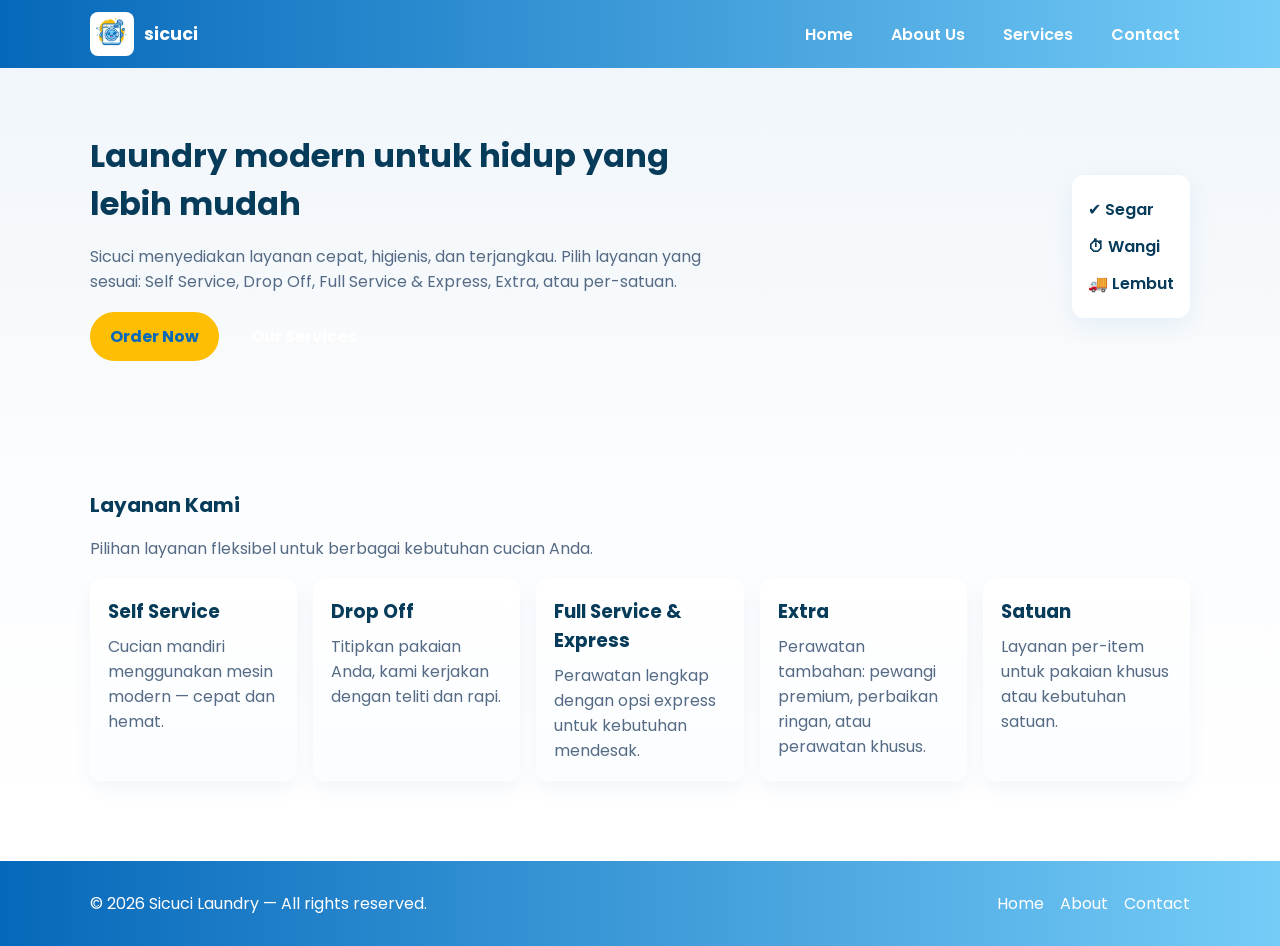
==== index.html @ bdcb52eb "Update index.html" ====
<!doctype html>
<html lang="id">
<head>
  <meta charset="utf-8" />
  <meta name="viewport" content="width=device-width,initial-scale=1" />
  <title>Home - sicuci Laundry</title>
  <link rel="stylesheet" href="styles.css">
  <link href="https://fonts.googleapis.com/css2?family=Poppins:wght@300;400;600;700&display=swap" rel="stylesheet">
</head>
<body>
  <header class="site-header">
    <div class="wrap header-inner">
      <a class="brand" href="index.html">
        <img src="sicuciPrimary.png" alt="Sicuci Logo" class="logo-img">
        <span class="brand-text">sicuci</span>
      </a>

      <button id="navToggle" class="nav-toggle" aria-label="Toggle navigation">☰</button>

      <nav id="mainNav" class="main-nav" aria-label="Main navigation">
        <a href="index.html#home" class="nav-link">Home</a>
        <a href="about.html" class="nav-link">About Us</a>
        <a href="index.html#services" class="nav-link">Services</a>
        <a href="contact.html" class="nav-link">Contact</a>
      </nav>
    </div>
  </header>

  <main>
    <section id="home" class="hero section">
      <div class="wrap hero-grid">
        <div class="hero-left">
          <h1 class="fade-up">Laundry modern untuk hidup yang lebih mudah</h1>
          <p class="lead fade-up delay-1">Sicuci menyediakan layanan cepat, higienis, dan terjangkau. Pilih layanan yang sesuai: Self Service, Drop Off, Full Service & Express, Extra, atau per-satuan.</p>
          <div class="cta-row fade-up delay-2">
            <a class="btn primary" href="contact.html">Order Now</a>
            <a class="btn ghost" href="#services">Our Services</a>
          </div>
        </div>

        <div class="hero-right fade-up delay-3" aria-hidden="true">
          <div class="hero-card">
            <ul class="quick-features">
              <li>✔ Segar</li>
              <li>⏱ Wangi</li>
              <li>🚚 Lembut</li>
            </ul>
          </div>
        </div>
      </div>
    </section>

    <section id="services" class="section bg-light">
      <div class="wrap">
        <h2 class="section-title fade-up">Layanan Kami</h2>
        <p class="section-sub fade-up delay-1">Pilihan layanan fleksibel untuk berbagai kebutuhan cucian Anda.</p>

        <div class="cards fade-up delay-2">
          <article class="card service-card">
            <h3>Self Service</h3>
            <p>Cucian mandiri menggunakan mesin modern — cepat dan hemat.</p>
          </article>

          <article class="card service-card">
            <h3>Drop Off</h3>
            <p>Titipkan pakaian Anda, kami kerjakan dengan teliti dan rapi.</p>
          </article>

          <article class="card service-card">
            <h3>Full Service & Express</h3>
            <p>Perawatan lengkap dengan opsi express untuk kebutuhan mendesak.</p>
          </article>

          <article class="card service-card">
            <h3>Extra</h3>
            <p>Perawatan tambahan: pewangi premium, perbaikan ringan, atau perawatan khusus.</p>
          </article>

          <article class="card service-card">
            <h3>Satuan</h3>
            <p>Layanan per-item untuk pakaian khusus atau kebutuhan satuan.</p>
          </article>
        </div>
      </div>
    </section>
  </main>

  <footer class="site-footer">
    <div class="wrap footer-inner">
      <p>© <span id="year"></span> Sicuci Laundry — All rights reserved.</p>
      <nav class="footer-nav">
        <a href="index.html#home">Home</a>
        <a href="about.html">About</a>
        <a href="contact.html">Contact</a>
      </nav>
    </div>
  </footer>

  <script src="script.js" defer></script>
</body>
</html>
---- styles.css ----
:root{
  --primary: #0668ba;
  --secondary: #75ccf7;
  --accent: #fdbe04;
  --bg: #ffffff;
  --text: #073b5a;
  --muted: #556b85;
}

/* Base */
*{box-sizing:border-box}
html,body{height:100%}
body{font-family:'Poppins',system-ui,-apple-system,Segoe UI,Roboto,'Helvetica Neue',Arial; margin:0; color:var(--text); background:var(--bg); -webkit-font-smoothing:antialiased}
.wrap{width:92%;max-width:1100px;margin:0 auto}

/* Header */
.site-header{background:linear-gradient(90deg,var(--primary),var(--secondary)); color:var(--bg); position:sticky; top:0; z-index:100}
.header-inner{display:flex;align-items:center;justify-content:space-between;padding:12px 0}
.brand{display:flex;align-items:center;text-decoration:none}
.logo-img{height:44px;width:44px;object-fit:contain;border-radius:8px;background:#fff;padding:6px;margin-right:10px}
.brand-text{font-weight:700;font-size:1.1rem;color:var(--bg)}
.nav-toggle{display:none;background:transparent;border:none;color:var(--bg);font-size:1.2rem;cursor:pointer}
.main-nav{display:flex;gap:18px}
.main-nav a{color:var(--bg);text-decoration:none;font-weight:600;padding:8px 10px;border-radius:8px;transition:background .18s, color .18s}
.main-nav a:hover, .main-nav a.active{background:rgba(255,255,255,0.08); color:var(--accent)}

/* Hero */
.section{padding:48px 0}
.hero{padding:64px 0;background:linear-gradient(180deg,rgba(6,104,186,0.06),rgba(7,60,96,0.02))}
.hero-grid{display:flex;gap:24px;align-items:center;justify-content:space-between}
.hero-left{max-width:640px}
.hero h1{font-size:2rem;margin:0 0 10px;color:var(--text)}
.lead{color:var(--muted);margin-bottom:18px}
.cta-row{display:flex;gap:12px}
.btn{display:inline-block;padding:10px 18px;border-radius:999px;font-weight:700;text-decoration:none;cursor:pointer;border:2px solid transparent}
.btn.primary{background:var(--accent);color:var(--primary);border-color:var(--accent)}
.btn.ghost{background:transparent;color:var(--bg);border:2px solid rgba(255,255,255,0.12)}
.btn:hover{transform:translateY(-3px);transition:transform .18s}

/* Cards / Services */
.bg-light{background:linear-gradient(180deg,rgba(7,104,186,0.02),transparent)}
.section-title{font-size:1.25rem;margin-bottom:8px}
.section-sub{color:var(--muted);margin-bottom:8px}
.cards{display:grid;grid-template-columns:repeat(auto-fit,minmax(200px,1fr));gap:16px;margin-top:18px}
.card{background:linear-gradient(180deg, #fff, #fbfdff);border-radius:12px;padding:18px;box-shadow:0 8px 20px rgba(6,104,186,0.06)}
.service-card h3{margin:0 0 8px}
.service-card p{margin:0;color:var(--muted)}

/* Hero small card */
.hero-card{background:var(--bg); padding:16px;border-radius:12px;box-shadow:0 8px 24px rgba(6,104,186,0.08)}
.quick-features{list-style:none;padding:0;margin:0;font-weight:600}
.quick-features li{padding:6px 0}

/* Contact layout */
.contact-grid{display:grid;grid-template-columns:1fr 1fr;gap:18px;align-items:start}
.contact-card{background:linear-gradient(180deg,var(--secondary),#ffffff);padding:18px;border-radius:12px}
.contact-form label{display:block;font-size:.85rem;margin-top:10px;margin-bottom:6px}
.contact-form input,.contact-form textarea{width:100%;padding:10px;border-radius:8px;border:1px solid #e6eef9}
.contact-quick{list-style:none;padding:0;margin-top:12px}
.map-card iframe{width:100%;height:320px;border:0;border-radius:10px}

/* Footer */
.site-footer{background:linear-gradient(90deg,var(--primary),var(--secondary));color:var(--bg);padding:14px 0;margin-top:32px}
.footer-inner{display:flex;align-items:center;justify-content:space-between}
.footer-nav a{color:var(--bg);text-decoration:none;margin-left:12px}

/* Utilities */
.mt-24{margin-top:24px}
.fade-up{opacity:0;transform:translateY(12px);transition:opacity .6s ease,transform .6s ease}
.fade-up.visible{opacity:1;transform:translateY(0)}
.delay-1{transition-delay:.08s}
.delay-2{transition-delay:.16s}
.delay-3{transition-delay:.24s}

/* Responsive */
@media (max-width:860px){
  .hero-grid{flex-direction:column}
  .contact-grid{grid-template-columns:1fr}
  .footer-inner{flex-direction:column;gap:12px;text-align:center}
}

@media (max-width:720px){
  .main-nav{display:none;position:absolute;right:12px;top:64px;background:linear-gradient(180deg,var(--primary),var(--secondary));padding:10px;border-radius:8px}
  .nav-toggle{display:block}
  .main-nav.open{display:flex;flex-direction:column;gap:8px}
  .logo-img{height:40px;width:40px}
  .hero h1{font-size:1.5rem}
}
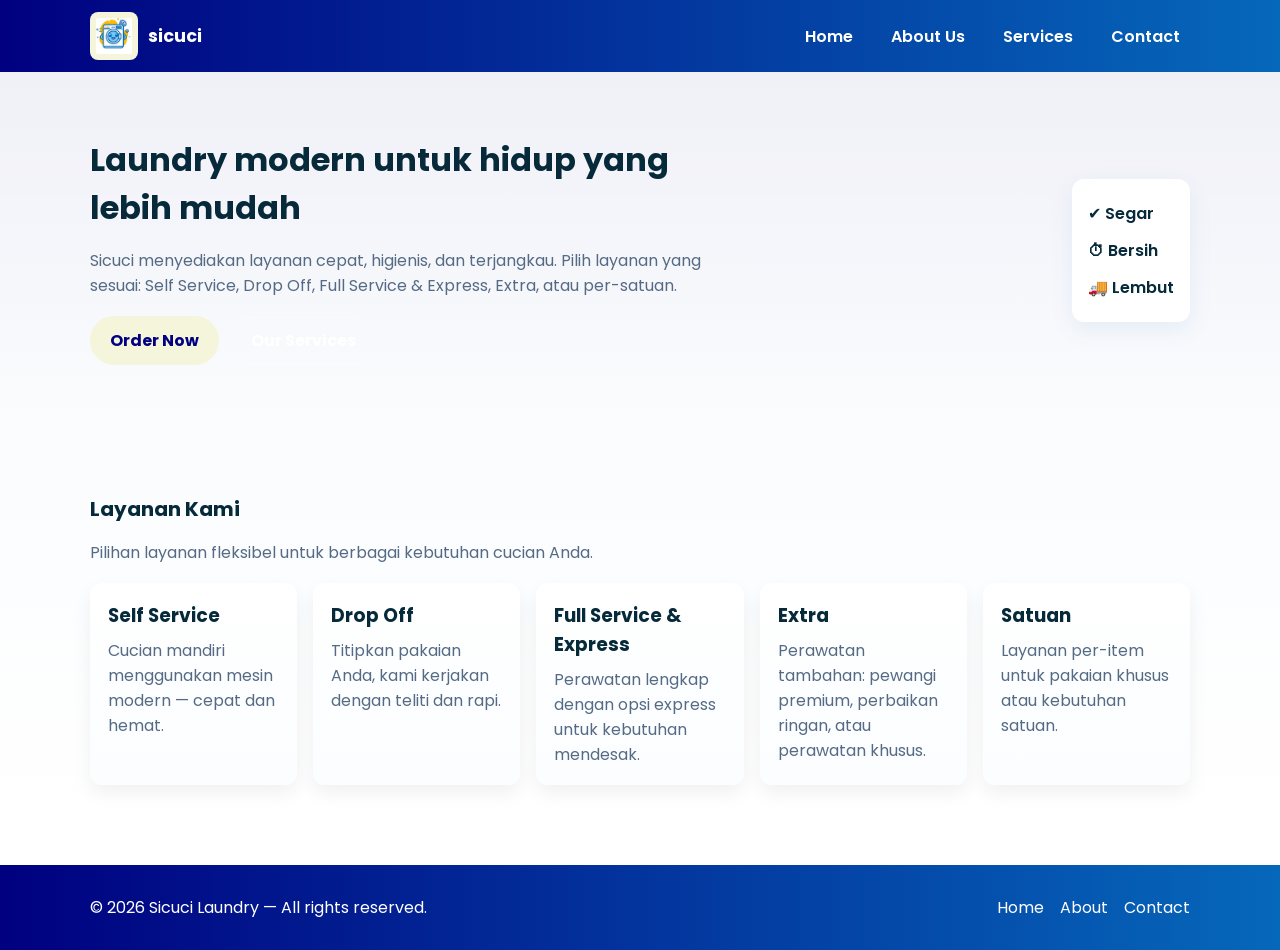
==== commit 9dce5cf4: "Update index.html" ====
--- a/index.html
+++ b/index.html
@@ -42,7 +42,7 @@
           <div class="hero-card">
             <ul class="quick-features">
               <li>✔ Segar</li>
-              <li>⏱ Wangi</li>
+              <li>⏱ Bersih</li>
               <li>🚚 Lembut</li>
             </ul>
           </div>
--- a/styles.css
+++ b/styles.css
@@ -1,9 +1,9 @@
 :root{
-  --primary: #0668ba;
-  --secondary: #75ccf7;
-  --accent: #fdbe04;
+  --primary: #000080;    /* main */
+  --secondary: #0668ba;  /* secondary */
+  --accent: #F5F5DC;     /* accent/beige */
   --bg: #ffffff;
-  --text: #073b5a;
+  --text: #062a3a;
   --muted: #556b85;
 }
 
@@ -17,7 +17,7 @@
 .site-header{background:linear-gradient(90deg,var(--primary),var(--secondary)); color:var(--bg); position:sticky; top:0; z-index:100}
 .header-inner{display:flex;align-items:center;justify-content:space-between;padding:12px 0}
 .brand{display:flex;align-items:center;text-decoration:none}
-.logo-img{height:44px;width:44px;object-fit:contain;border-radius:8px;background:#fff;padding:6px;margin-right:10px}
+.logo-img{height:48px;width:48px;object-fit:contain;border-radius:8px;background:var(--accent);padding:6px;margin-right:10px}
 .brand-text{font-weight:700;font-size:1.1rem;color:var(--bg)}
 .nav-toggle{display:none;background:transparent;border:none;color:var(--bg);font-size:1.2rem;cursor:pointer}
 .main-nav{display:flex;gap:18px}
@@ -26,7 +26,7 @@
 
 /* Hero */
 .section{padding:48px 0}
-.hero{padding:64px 0;background:linear-gradient(180deg,rgba(6,104,186,0.06),rgba(7,60,96,0.02))}
+.hero{padding:64px 0;background:linear-gradient(180deg,rgba(0,0,128,0.06),rgba(6,104,186,0.02))}
 .hero-grid{display:flex;gap:24px;align-items:center;justify-content:space-between}
 .hero-left{max-width:640px}
 .hero h1{font-size:2rem;margin:0 0 10px;color:var(--text)}
@@ -38,11 +38,11 @@
 .btn:hover{transform:translateY(-3px);transition:transform .18s}
 
 /* Cards / Services */
-.bg-light{background:linear-gradient(180deg,rgba(7,104,186,0.02),transparent)}
+.bg-light{background:linear-gradient(180deg,rgba(6,104,186,0.02),transparent)}
 .section-title{font-size:1.25rem;margin-bottom:8px}
 .section-sub{color:var(--muted);margin-bottom:8px}
 .cards{display:grid;grid-template-columns:repeat(auto-fit,minmax(200px,1fr));gap:16px;margin-top:18px}
-.card{background:linear-gradient(180deg, #fff, #fbfdff);border-radius:12px;padding:18px;box-shadow:0 8px 20px rgba(6,104,186,0.06)}
+.card{background:linear-gradient(180deg, #fff, #fbfdff);border-radius:12px;padding:18px;box-shadow:0 8px 20px rgba(0,0,0,0.06)}
 .service-card h3{margin:0 0 8px}
 .service-card p{margin:0;color:var(--muted)}
 
@@ -86,3 +86,6 @@
   .logo-img{height:40px;width:40px}
   .hero h1{font-size:1.5rem}
 }
+
+/* Accessibility focus */
+a:focus,button:focus,input:focus,textarea:focus{outline:3px solid rgba(6,104,186,0.12);outline-offset:3px}
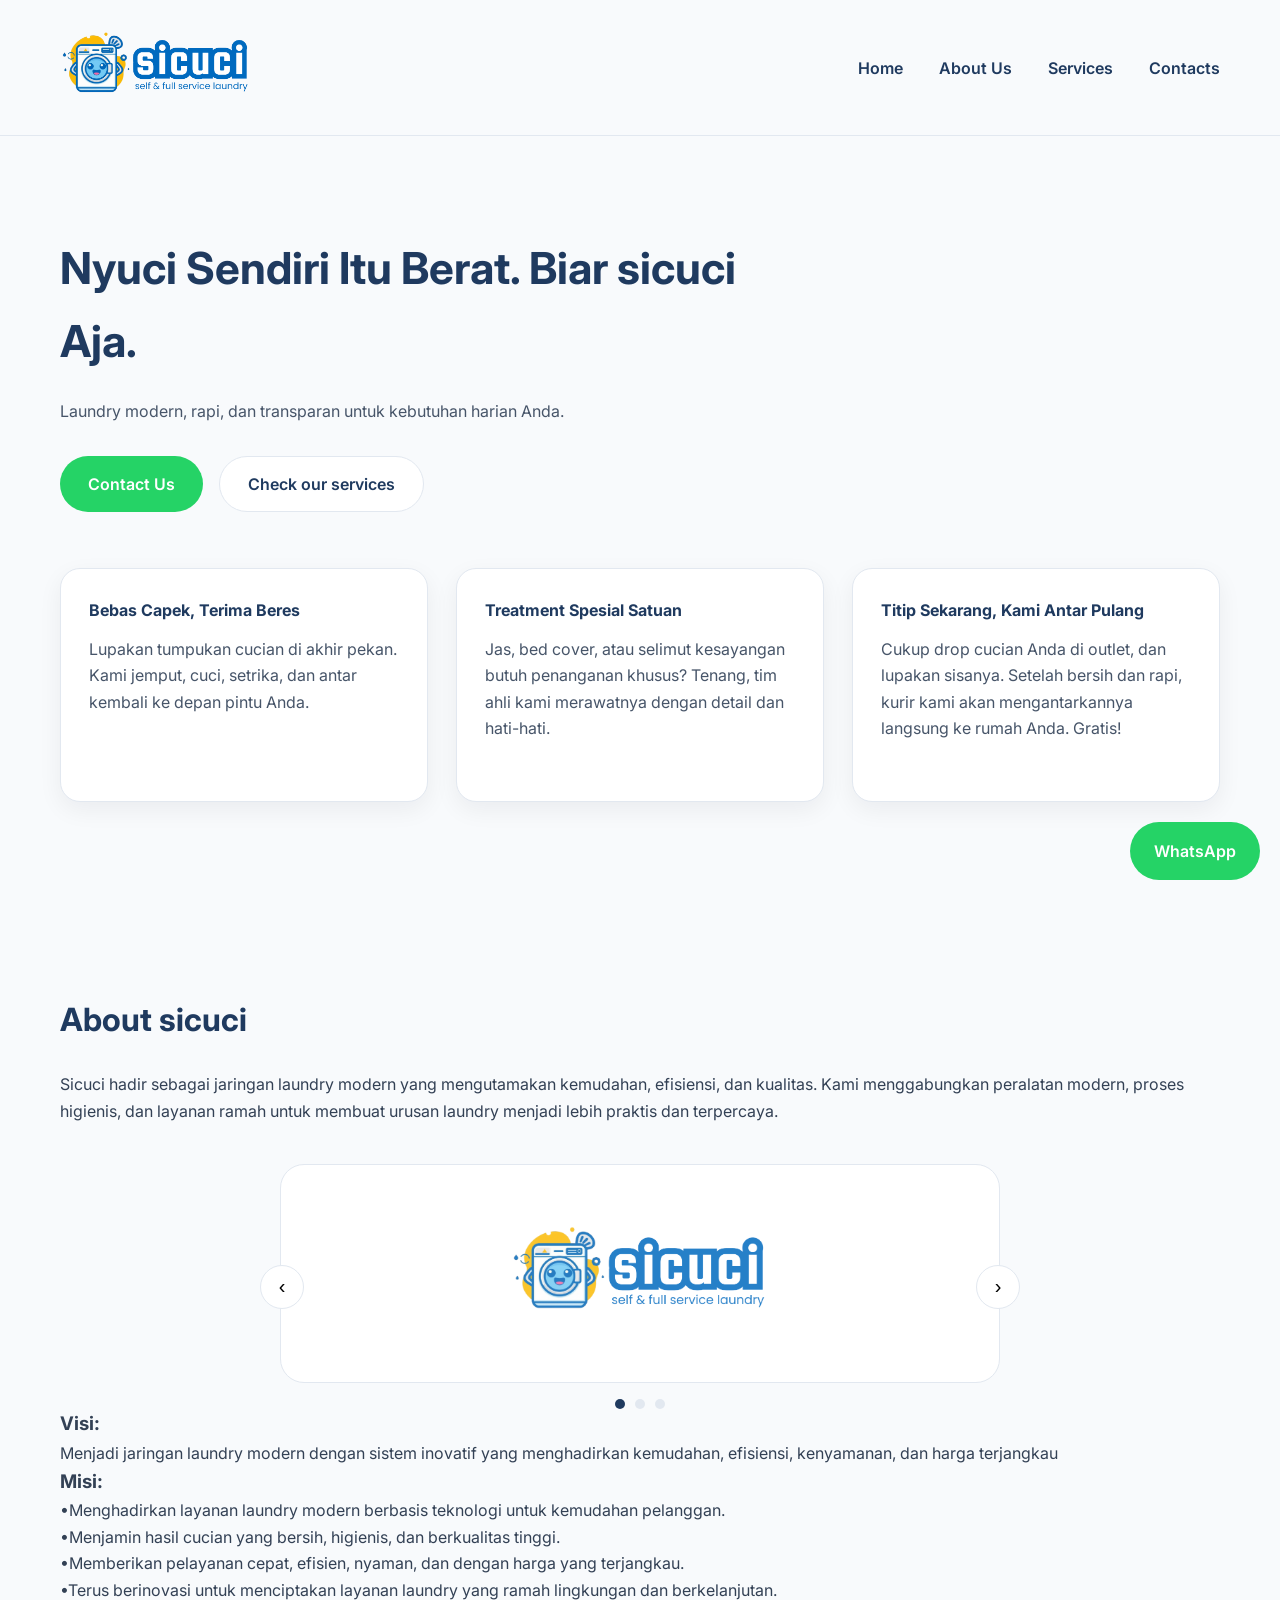
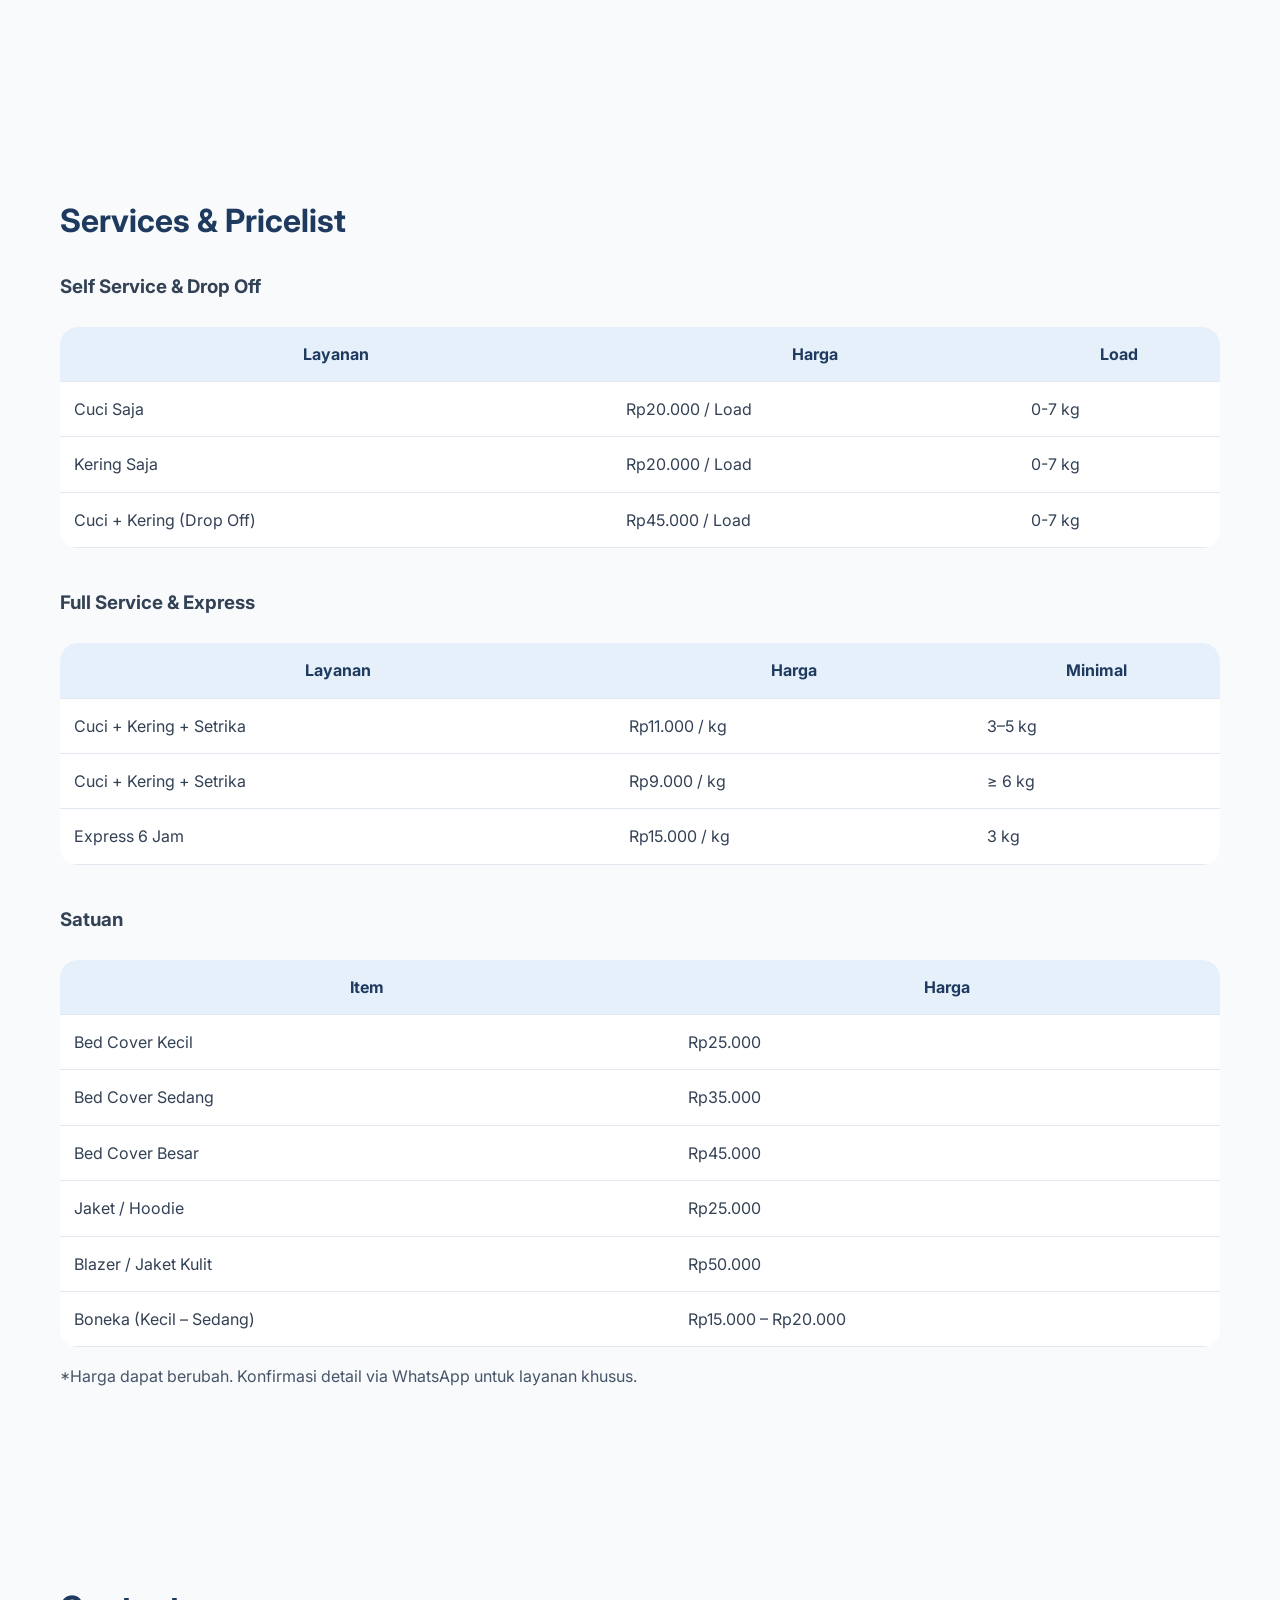
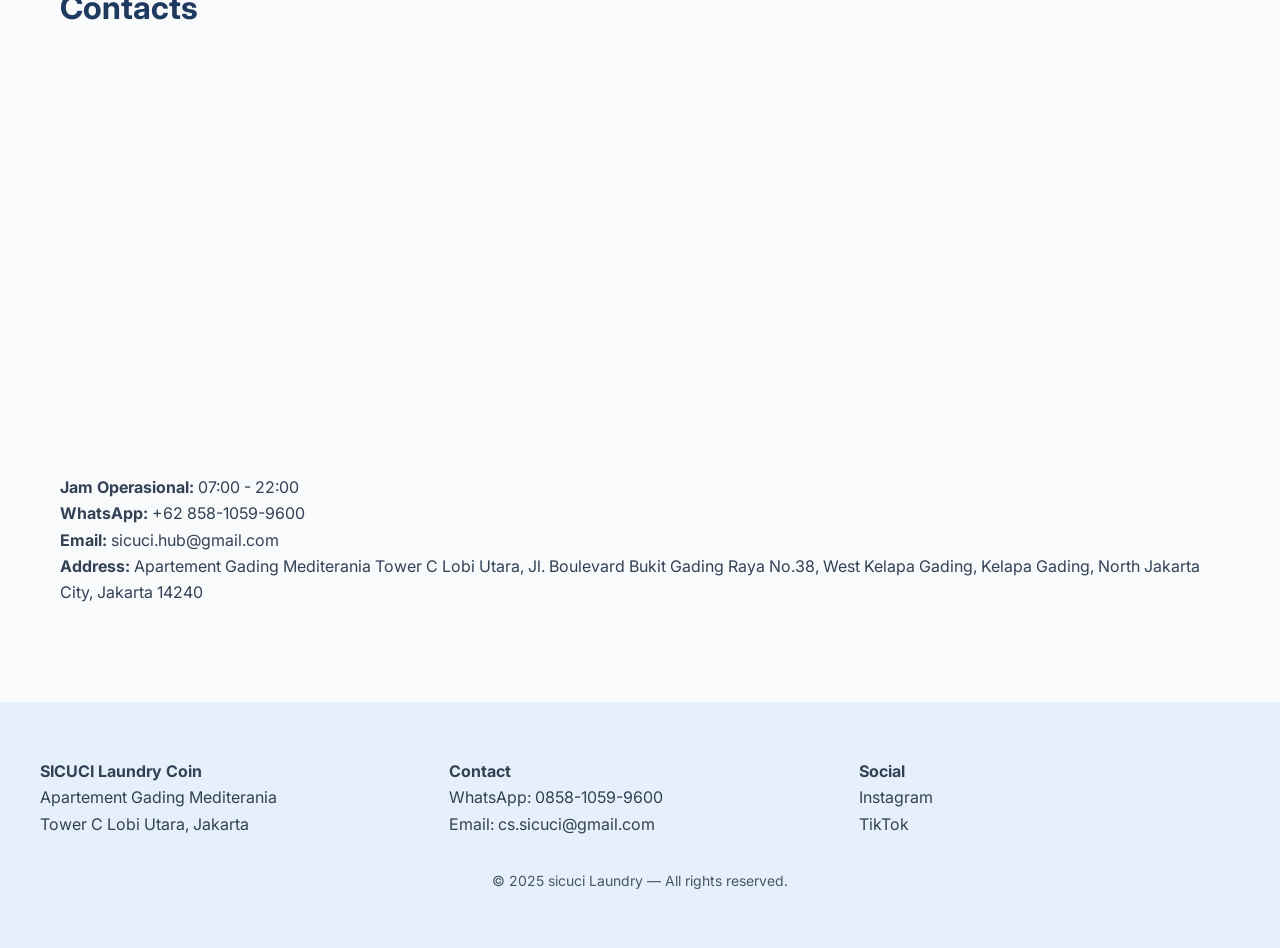
==== commit 52c682ba: "Update index.html" ====
--- a/index.html
+++ b/index.html
@@ -1,101 +1,461 @@
-<!doctype html>
+<!DOCTYPE html>
 <html lang="id">
 <head>
-  <meta charset="utf-8" />
-  <meta name="viewport" content="width=device-width,initial-scale=1" />
-  <title>Home - sicuci Laundry</title>
-  <link rel="stylesheet" href="styles.css">
-  <link href="https://fonts.googleapis.com/css2?family=Poppins:wght@300;400;600;700&display=swap" rel="stylesheet">
+<meta charset="UTF-8">
+<meta name="viewport" content="width=device-width, initial-scale=1.0">
+<title>sicuci laundry</title>
+
+<link rel="preconnect" href="https://fonts.googleapis.com">
+<link rel="preconnect" href="https://fonts.gstatic.com" crossorigin>
+<link href="https://fonts.googleapis.com/css2?family=Inter:wght@400;600;700&display=swap" rel="stylesheet">
+
+<style>
+:root{
+  --bg:#F8FAFC;
+  --primary:#1F3A5F;
+  --secondary:#E6F0FA;
+  --cta:#25D366;
+  --text:#334155;
+  --muted:#475569;
+  --divider:#E2E8F0;
+}
+
+*{margin:0;padding:0;box-sizing:border-box}
+html{scroll-behavior:smooth}
+body{
+  font-family:Inter,sans-serif;
+  background:var(--bg);
+  color:var(--text);
+  line-height:1.65;
+}
+
+a{text-decoration:none;color:inherit}
+
+/* ================= HEADER ================= */
+header{
+  position:sticky;
+  top:0;
+  background:rgba(248,250,252,.9);
+  backdrop-filter:blur(6px);
+  border-bottom:1px solid var(--divider);
+  z-index:1000;
+}
+
+.nav{
+  max-width:1200px;
+  margin:auto;
+  padding:16px 20px;
+  display:flex;
+  align-items:center;
+  justify-content:space-between;
+}
+
+.logo img{height:96px}
+
+.nav ul{
+  list-style:none;
+  display:flex;
+  gap:36px;
+  font-weight:600;
+  color:var(--primary);
+}
+
+.nav ul li a{
+  position:relative;
+  padding-bottom:4px;
+}
+
+.nav ul li a::after{
+  content:'';
+  position:absolute;
+  left:0;
+  bottom:0;
+  width:0;
+  height:2px;
+  background:var(--primary);
+  transition:.2s ease;
+}
+
+.nav ul li a:hover::after{width:100%}
+
+.menu-toggle{display:none;font-size:26px;cursor:pointer}
+
+/* ================= MOBILE MENU ================= */
+.mobile-menu{
+  display:none;
+  position:absolute;
+  top:120px;
+  right:20px;
+  background:#fff;
+  border-radius:18px;
+  padding:20px;
+  box-shadow:0 20px 48px rgba(0,0,0,.18);
+}
+
+.mobile-menu a{
+  display:block;
+  padding:14px 8px;
+  font-weight:600;
+  color:var(--primary);
+}
+
+/* ================= SECTIONS ================= */
+section{
+  max-width:1200px;
+  margin:auto;
+  padding:96px 20px;
+}
+
+section h2{
+  color:var(--primary);
+  font-size:32px;
+  margin-bottom:24px;
+}
+
+/* ================= HERO ================= */
+.hero h1{
+  font-size:44px;
+  font-weight:700;
+  color:var(--primary);
+  max-width:720px;
+  margin-bottom:20px;
+}
+
+.hero p{
+  max-width:560px;
+  color:var(--muted);
+  margin-bottom:32px;
+}
+
+/* ================= BUTTON ================= */
+.btn{
+  display:inline-flex;
+  align-items:center;
+  background:var(--cta);
+  color:#fff;
+  padding:14px 28px;
+  border-radius:999px;
+  font-weight:600;
+  transition:.15s ease;
+}
+
+.btn.secondary{
+  background:#fff;
+  color:var(--primary);
+  border:1px solid var(--divider);
+}
+
+.btn:hover{
+  transform:translateY(-1px);
+  box-shadow:0 12px 26px rgba(0,0,0,.18);
+}
+
+/* ================= CARDS ================= */
+.cards{
+  display:grid;
+  grid-template-columns:repeat(auto-fit,minmax(260px,1fr));
+  gap:28px;
+  margin-top:56px;
+}
+
+.card{
+  background:#fff;
+  padding:28px;
+  border-radius:20px;
+  border:1px solid var(--divider);
+  box-shadow:0 8px 24px rgba(15,23,42,.06);
+}
+
+.card h4{color:var(--primary);margin-bottom:12px}
+
+/* ================= SLIDER ================= */
+.slider{
+  max-width:720px;
+  margin:40px auto 0;
+  position:relative;
+}
+
+.slide{
+  display:none;
+  background:#fff;
+  padding:40px;
+  border-radius:24px;
+  border:1px solid var(--divider);
+  text-align:center;
+}
+
+.slide img{
+  max-width:260px;
+  opacity:.85;
+}
+
+.slide.active{display:block}
+
+.slider-btn{
+  position:absolute;
+  top:50%;
+  transform:translateY(-50%);
+  background:#fff;
+  border:1px solid var(--divider);
+  border-radius:50%;
+  width:44px;
+  height:44px;
+  cursor:pointer;
+  font-size:20px;
+}
+
+.prev{left:-20px}
+.next{right:-20px}
+
+.dots{
+  display:flex;
+  justify-content:center;
+  gap:10px;
+  margin-top:16px;
+}
+
+.dot{
+  width:10px;
+  height:10px;
+  border-radius:50%;
+  background:var(--divider);
+  cursor:pointer;
+}
+
+.dot.active{background:var(--primary)}
+
+/* ================= TABLE ================= */
+table{
+  width:100%;
+  border-collapse:collapse;
+  margin-top:24px;
+  background:#fff;
+  border-radius:18px;
+  overflow:hidden;
+}
+
+th,td{
+  padding:14px;
+  border-bottom:1px solid var(--divider);
+}
+
+th{
+  background:var(--secondary);
+  color:var(--primary);
+}
+
+/* ================= MAP ================= */
+iframe{
+  width:100%;
+  height:360px;
+  border:0;
+  border-radius:24px;
+  margin:24px 0;
+}
+
+/* ================= FOOTER ================= */
+footer{
+  background:var(--secondary);
+  padding:56px 20px;
+}
+
+.footer-inner{
+  max-width:1200px;
+  margin:auto;
+  display:grid;
+  grid-template-columns:repeat(auto-fit,minmax(220px,1fr));
+  gap:28px;
+}
+
+.footer-bottom{
+  margin-top:32px;
+  text-align:center;
+  color:var(--muted);
+  font-size:14px;
+}
+
+/* ================= FLOATING WA ================= */
+.floating-wa{
+  position:fixed;
+  right:20px;
+  bottom:20px;
+  background:var(--cta);
+  color:#fff;
+  padding:16px 24px;
+  border-radius:999px;
+  font-weight:600;
+}
+
+/* ================= MOBILE ================= */
+@media(max-width:768px){
+  .nav ul{display:none}
+  .menu-toggle{display:block}
+  .logo img{height:72px}
+  section{padding:72px 20px}
+  .prev{left:0}
+  .next{right:0}
+}
+</style>
 </head>
+
 <body>
-  <header class="site-header">
-    <div class="wrap header-inner">
-      <a class="brand" href="index.html">
-        <img src="sicuciPrimary.png" alt="Sicuci Logo" class="logo-img">
-        <span class="brand-text">sicuci</span>
-      </a>
-
-      <button id="navToggle" class="nav-toggle" aria-label="Toggle navigation">☰</button>
-
-      <nav id="mainNav" class="main-nav" aria-label="Main navigation">
-        <a href="index.html#home" class="nav-link">Home</a>
-        <a href="about.html" class="nav-link">About Us</a>
-        <a href="index.html#services" class="nav-link">Services</a>
-        <a href="contact.html" class="nav-link">Contact</a>
-      </nav>
+
+<header>
+  <div class="nav">
+    <div class="logo"><img src="LogoHeader - SICUCI.png" alt="sicuci"></div>
+    <ul>
+      <li><a href="#home">Home</a></li>
+      <li><a href="#about">About Us</a></li>
+      <li><a href="#services">Services</a></li>
+      <li><a href="#contact">Contacts</a></li>
+    </ul>
+    <div class="menu-toggle">☰</div>
+  </div>
+</header>
+
+<!-- ================= HOME ================= -->
+<section id="home" class="hero">
+  <h1>Nyuci Sendiri Itu Berat. Biar sicuci Aja.</h1>
+  <p>Laundry modern, rapi, dan transparan untuk kebutuhan harian Anda.</p>
+
+  <div style="display:flex;gap:16px">
+    <a class="btn" href="#contact">Contact Us</a>
+    <a class="btn secondary" href="#services">Check our services</a>
+  </div>
+
+  <div class="cards">
+    <div class="card"><h4>Bebas Capek, Terima Beres</h4><p>Lupakan tumpukan cucian di akhir pekan. Kami jemput, cuci, setrika, dan antar kembali ke depan pintu Anda.</p></div>
+    <div class="card"><h4>Treatment Spesial Satuan</h4><p>Jas, bed cover, atau selimut kesayangan butuh penanganan khusus? Tenang, tim ahli kami merawatnya dengan detail dan hati-hati.</p></div>
+    <div class="card"><h4>Titip Sekarang, Kami Antar Pulang</h4><p>Cukup drop cucian Anda di outlet, dan lupakan sisanya. Setelah bersih dan rapi, kurir kami akan mengantarkannya langsung ke rumah Anda. Gratis!</p></div>
+  </div>
+</section>
+
+<!-- ================= ABOUT ================= -->
+<section id="about">
+  <h2>About sicuci</h2>
+  <p>Sicuci hadir sebagai jaringan laundry modern yang mengutamakan kemudahan, efisiensi, dan kualitas. Kami menggabungkan peralatan modern, proses higienis, dan layanan ramah untuk membuat urusan laundry menjadi lebih praktis dan terpercaya.</p>
+
+  <div class="slider">
+    <div class="slide active"><img src="LogoHeader - SICUCI.png"></div>
+    <div class="slide"><img src="LogoHeader - SICUCI.png"></div>
+    <div class="slide"><img src="LogoHeader - SICUCI.png"></div>
+
+    <button class="slider-btn prev">‹</button>
+    <button class="slider-btn next">›</button>
+
+    <div class="dots">
+      <div class="dot active"></div>
+      <div class="dot"></div>
+      <div class="dot"></div>
     </div>
-  </header>
-
-  <main>
-    <section id="home" class="hero section">
-      <div class="wrap hero-grid">
-        <div class="hero-left">
-          <h1 class="fade-up">Laundry modern untuk hidup yang lebih mudah</h1>
-          <p class="lead fade-up delay-1">Sicuci menyediakan layanan cepat, higienis, dan terjangkau. Pilih layanan yang sesuai: Self Service, Drop Off, Full Service & Express, Extra, atau per-satuan.</p>
-          <div class="cta-row fade-up delay-2">
-            <a class="btn primary" href="contact.html">Order Now</a>
-            <a class="btn ghost" href="#services">Our Services</a>
-          </div>
-        </div>
-
-        <div class="hero-right fade-up delay-3" aria-hidden="true">
-          <div class="hero-card">
-            <ul class="quick-features">
-              <li>✔ Segar</li>
-              <li>⏱ Bersih</li>
-              <li>🚚 Lembut</li>
-            </ul>
-          </div>
-        </div>
-      </div>
-    </section>
-
-    <section id="services" class="section bg-light">
-      <div class="wrap">
-        <h2 class="section-title fade-up">Layanan Kami</h2>
-        <p class="section-sub fade-up delay-1">Pilihan layanan fleksibel untuk berbagai kebutuhan cucian Anda.</p>
-
-        <div class="cards fade-up delay-2">
-          <article class="card service-card">
-            <h3>Self Service</h3>
-            <p>Cucian mandiri menggunakan mesin modern — cepat dan hemat.</p>
-          </article>
-
-          <article class="card service-card">
-            <h3>Drop Off</h3>
-            <p>Titipkan pakaian Anda, kami kerjakan dengan teliti dan rapi.</p>
-          </article>
-
-          <article class="card service-card">
-            <h3>Full Service & Express</h3>
-            <p>Perawatan lengkap dengan opsi express untuk kebutuhan mendesak.</p>
-          </article>
-
-          <article class="card service-card">
-            <h3>Extra</h3>
-            <p>Perawatan tambahan: pewangi premium, perbaikan ringan, atau perawatan khusus.</p>
-          </article>
-
-          <article class="card service-card">
-            <h3>Satuan</h3>
-            <p>Layanan per-item untuk pakaian khusus atau kebutuhan satuan.</p>
-          </article>
-        </div>
-      </div>
-    </section>
-  </main>
-
-  <footer class="site-footer">
-    <div class="wrap footer-inner">
-      <p>© <span id="year"></span> Sicuci Laundry — All rights reserved.</p>
-      <nav class="footer-nav">
-        <a href="index.html#home">Home</a>
-        <a href="about.html">About</a>
-        <a href="contact.html">Contact</a>
-      </nav>
+  </div>
+
+<h3>Visi:</h3>
+<p>Menjadi jaringan laundry modern dengan sistem inovatif yang menghadirkan kemudahan, efisiensi, kenyamanan, dan harga terjangkau</p>
+
+<h3>Misi:</h3>
+<p>•Menghadirkan layanan laundry modern berbasis teknologi untuk kemudahan pelanggan.</br>
+•Menjamin hasil cucian yang bersih, higienis, dan berkualitas tinggi.</br>
+•Memberikan pelayanan cepat, efisien, nyaman, dan dengan harga yang terjangkau.</br>
+•Terus berinovasi untuk menciptakan layanan laundry yang ramah lingkungan dan berkelanjutan.
+</p>
+
+</section>
+
+<!-- ================= SERVICES ================= -->
+<section id="services">
+  <h2>Services & Pricelist</h2>
+
+  <h3>Self Service & Drop Off</h3>
+  <table>
+    <tr><th>Layanan</th><th>Harga</th><th>Load</th></tr>
+    <tr><td>Cuci Saja</td><td>Rp20.000 / Load</td><td>0-7 kg</td></tr>
+    <tr><td>Kering Saja</td><td>Rp20.000 / Load</td><td>0-7 kg</td></tr>
+    <tr><td>Cuci + Kering (Drop Off)</td><td>Rp45.000 / Load</td><td>0-7 kg</td></tr>
+  </table>
+
+  <h3 style="margin-top:40px">Full Service & Express</h3>
+  <table>
+    <tr><th>Layanan</th><th>Harga</th><th>Minimal</th></tr>
+    <tr><td>Cuci + Kering + Setrika</td><td>Rp11.000 / kg</td><td>3–5 kg</td></tr>
+    <tr><td>Cuci + Kering + Setrika</td><td>Rp9.000 / kg</td><td>≥ 6 kg</td></tr>
+    <tr><td>Express 6 Jam</td><td>Rp15.000 / kg</td><td>3 kg</td></tr>
+  </table>
+
+  <h3 style="margin-top:40px">Satuan</h3>
+  <table>
+    <tr><th>Item</th><th>Harga</th></tr>
+    <tr><td>Bed Cover Kecil</td><td>Rp25.000</td></tr>
+    <tr><td>Bed Cover Sedang</td><td>Rp35.000</td></tr>
+    <tr><td>Bed Cover Besar</td><td>Rp45.000</td></tr>
+    <tr><td>Jaket / Hoodie</td><td>Rp25.000</td></tr>
+    <tr><td>Blazer / Jaket Kulit</td><td>Rp50.000</td></tr>
+    <tr><td>Boneka (Kecil – Sedang)</td><td>Rp15.000 – Rp20.000</td></tr>
+  </table>
+
+  <p style="margin-top:16px;color:var(--muted)">
+    *Harga dapat berubah. Konfirmasi detail via WhatsApp untuk layanan khusus.
+  </p>
+</section>
+
+<!-- ================= CONTACT ================= -->
+<section id="contact">
+  <h2>Contacts</h2>
+
+  <iframe 
+    src="https://www.google.com/maps?q=-6.1618452,106.8934643&output=embed"
+    loading="lazy">
+  </iframe>
+
+  <p><strong>Jam Operasional:</strong> 07:00 - 22:00</p>
+<p><strong>WhatsApp:</strong> +62 858-1059-9600</p>
+  <p><strong>Email:</strong> sicuci.hub@gmail.com</p>
+  <p><strong>Address:</strong> Apartement Gading Mediterania Tower C Lobi Utara, Jl. Boulevard Bukit Gading Raya No.38, West Kelapa Gading, Kelapa Gading, North Jakarta City, Jakarta 14240</p>
+</section>
+
+<footer>
+<div class="footer-inner">
+    <div>
+      <strong>SICUCI Laundry Coin</strong><br>
+      Apartement Gading Mediterania<br>
+      Tower C Lobi Utara, Jakarta
     </div>
-  </footer>
-
-  <script src="script.js" defer></script>
+    <div>
+      <strong>Contact</strong><br>
+      WhatsApp: 0858-1059-9600<br>
+      Email: cs.sicuci@gmail.com
+    </div>
+    <div>
+      <strong>Social</strong><br>
+      <a href="https://www.instagram.com/sicuci.hub/">Instagram</a><br>
+      <a href="https://www.tiktok.com/@sicuci.hub">TikTok</a>
+    </div>
+  </div>
+  <div class="footer-bottom">
+    © 2025 sicuci Laundry — All rights reserved.
+  </div>
+</footer>
+
+<a class="floating-wa" href="https://wa.me/6285810599600">WhatsApp</a>
+
+<script>
+const slides=document.querySelectorAll('.slide');
+const dots=document.querySelectorAll('.dot');
+let index=0;
+
+function showSlide(i){
+  slides.forEach(s=>s.classList.remove('active'));
+  dots.forEach(d=>d.classList.remove('active'));
+  slides[i].classList.add('active');
+  dots[i].classList.add('active');
+  index=i;
+}
+
+document.querySelector('.next').onclick=()=>showSlide((index+1)%slides.length);
+document.querySelector('.prev').onclick=()=>showSlide((index-1+slides.length)%slides.length);
+dots.forEach((d,i)=>d.onclick=()=>showSlide(i));
+setInterval(()=>showSlide((index+1)%slides.length),5000);
+</script>
+
 </body>
 </html>
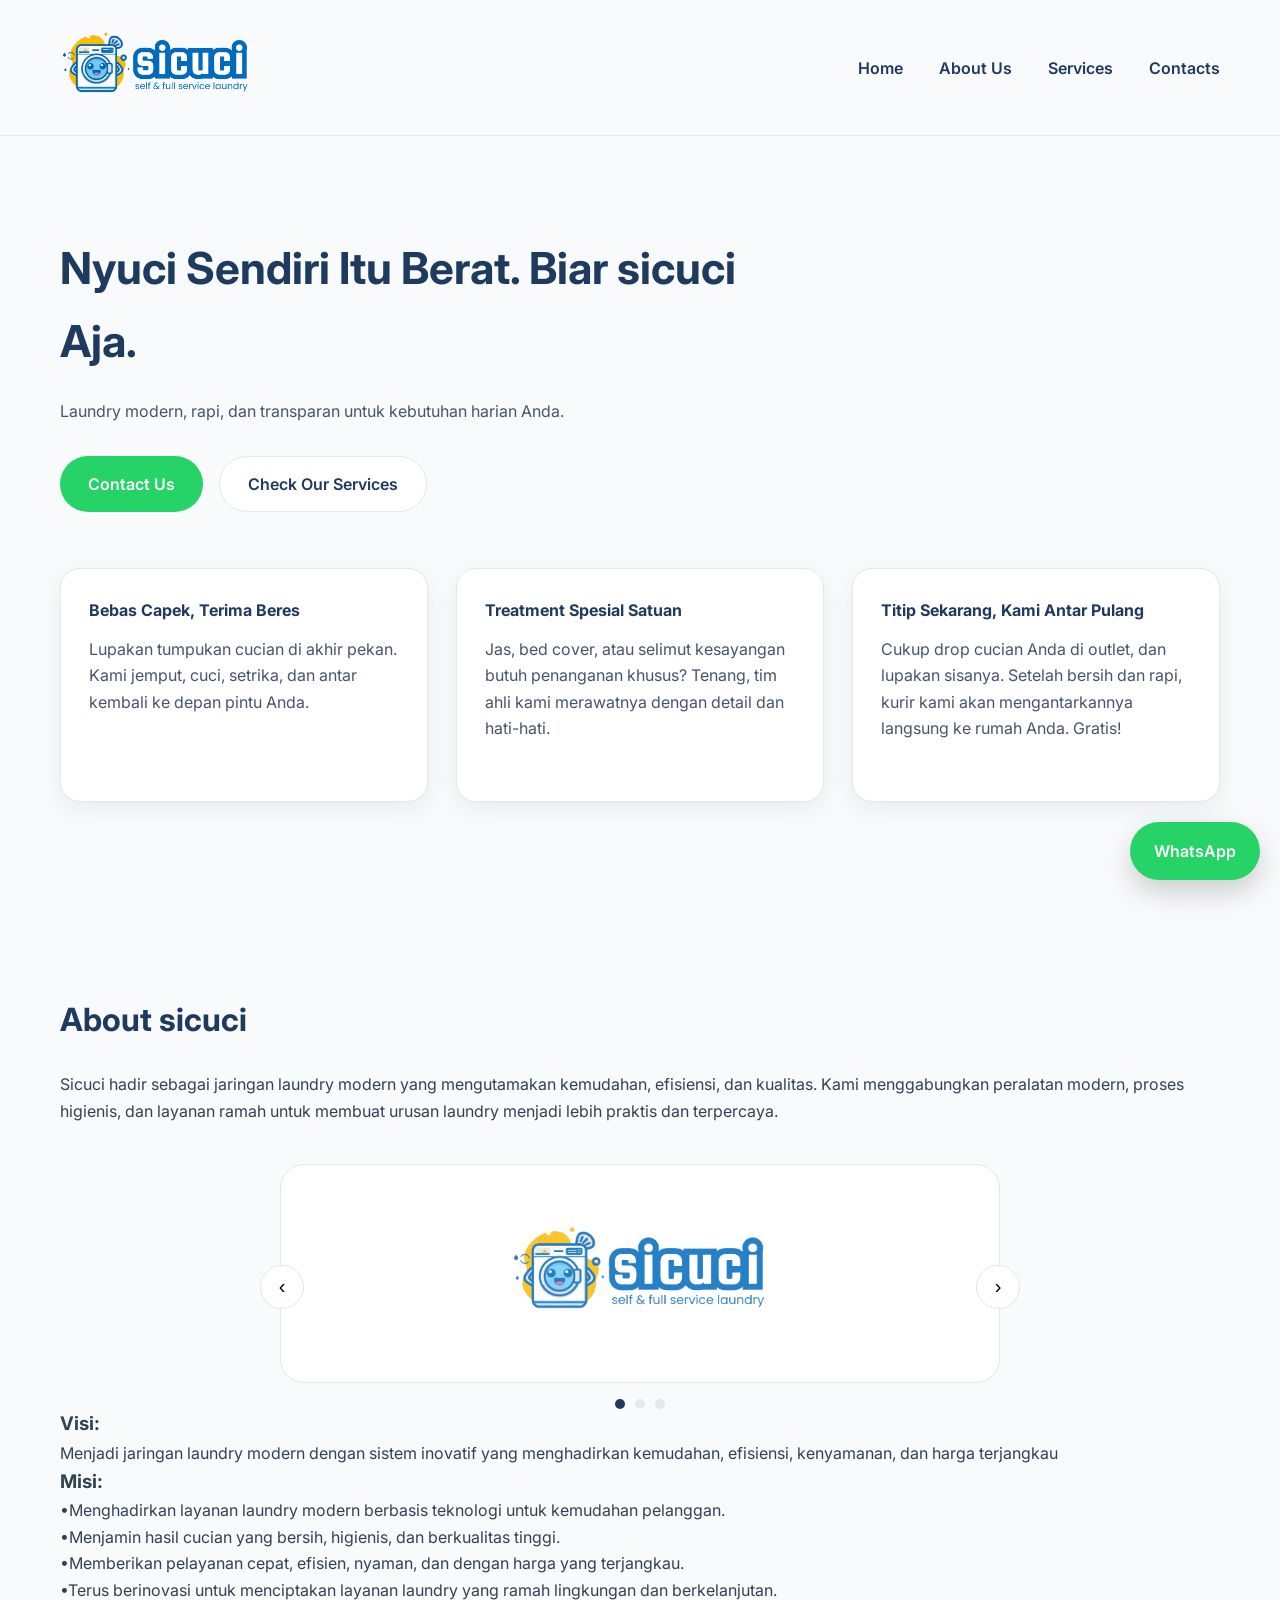
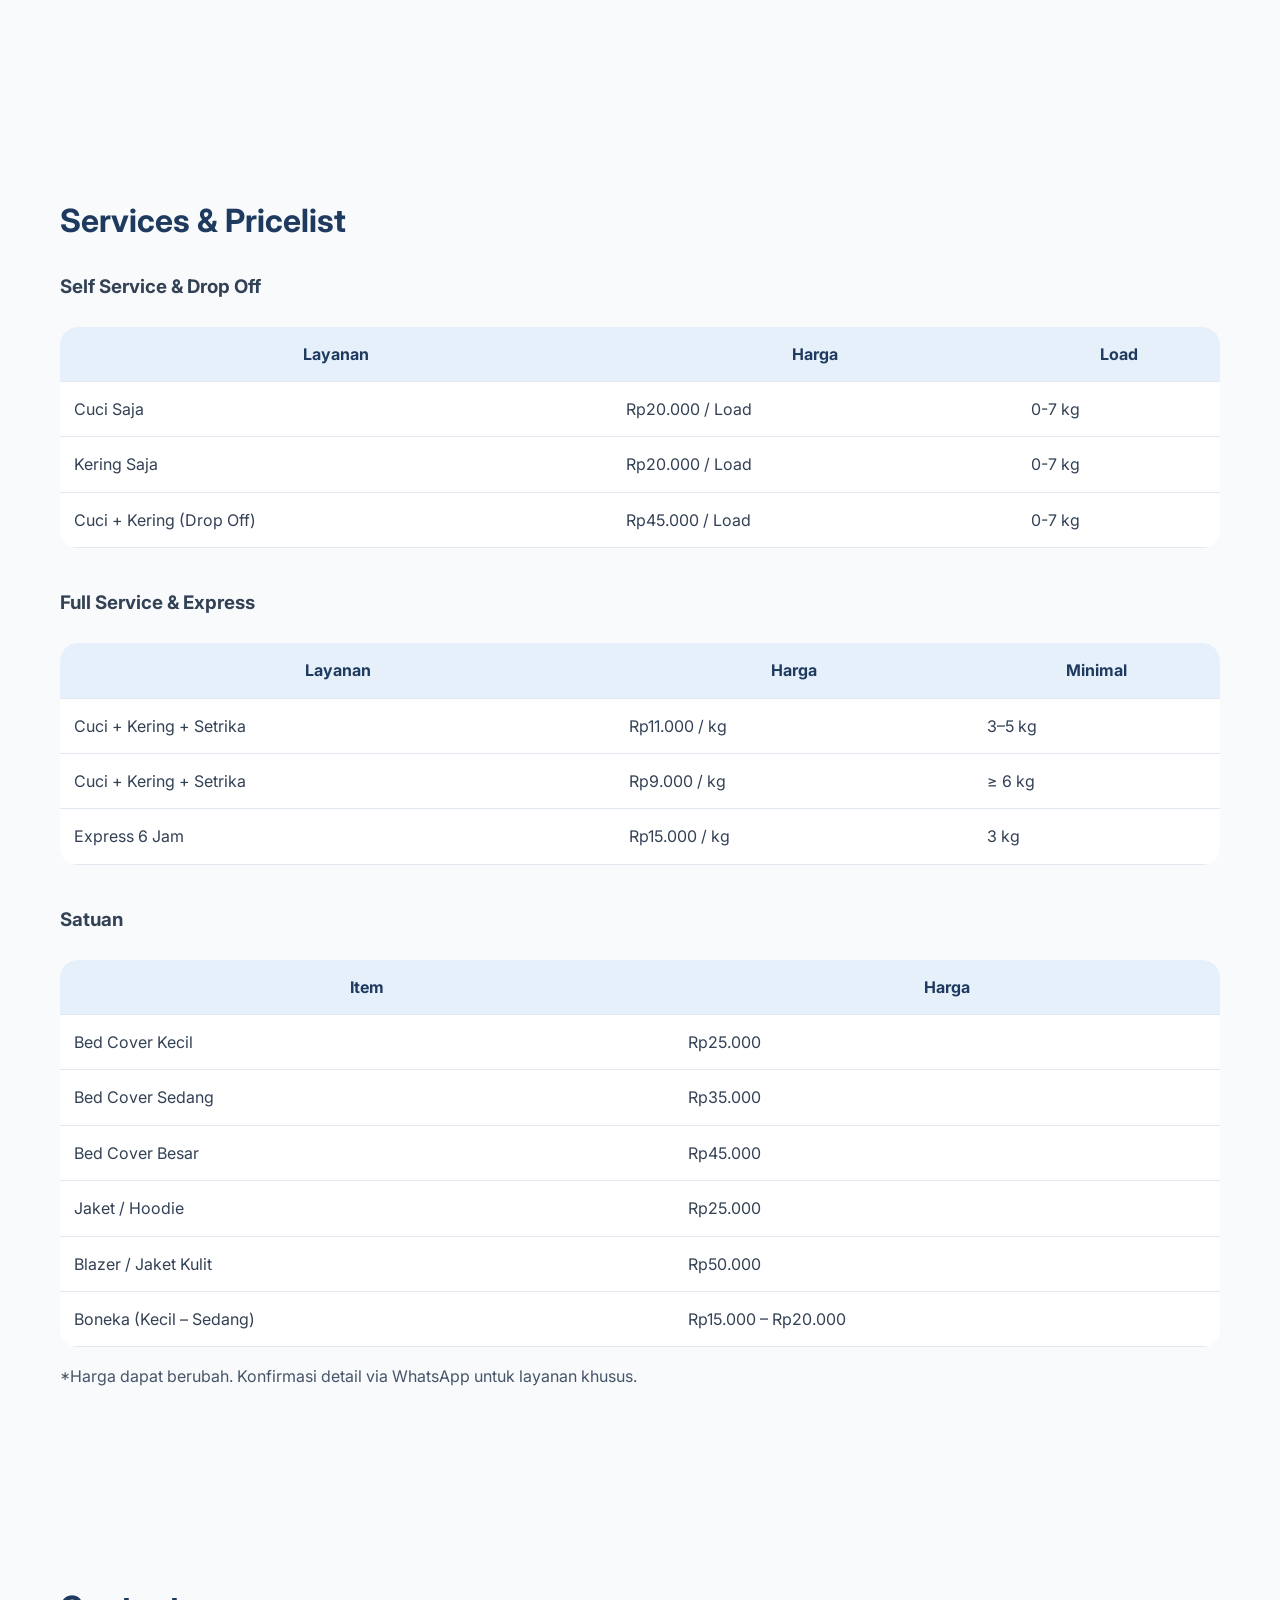
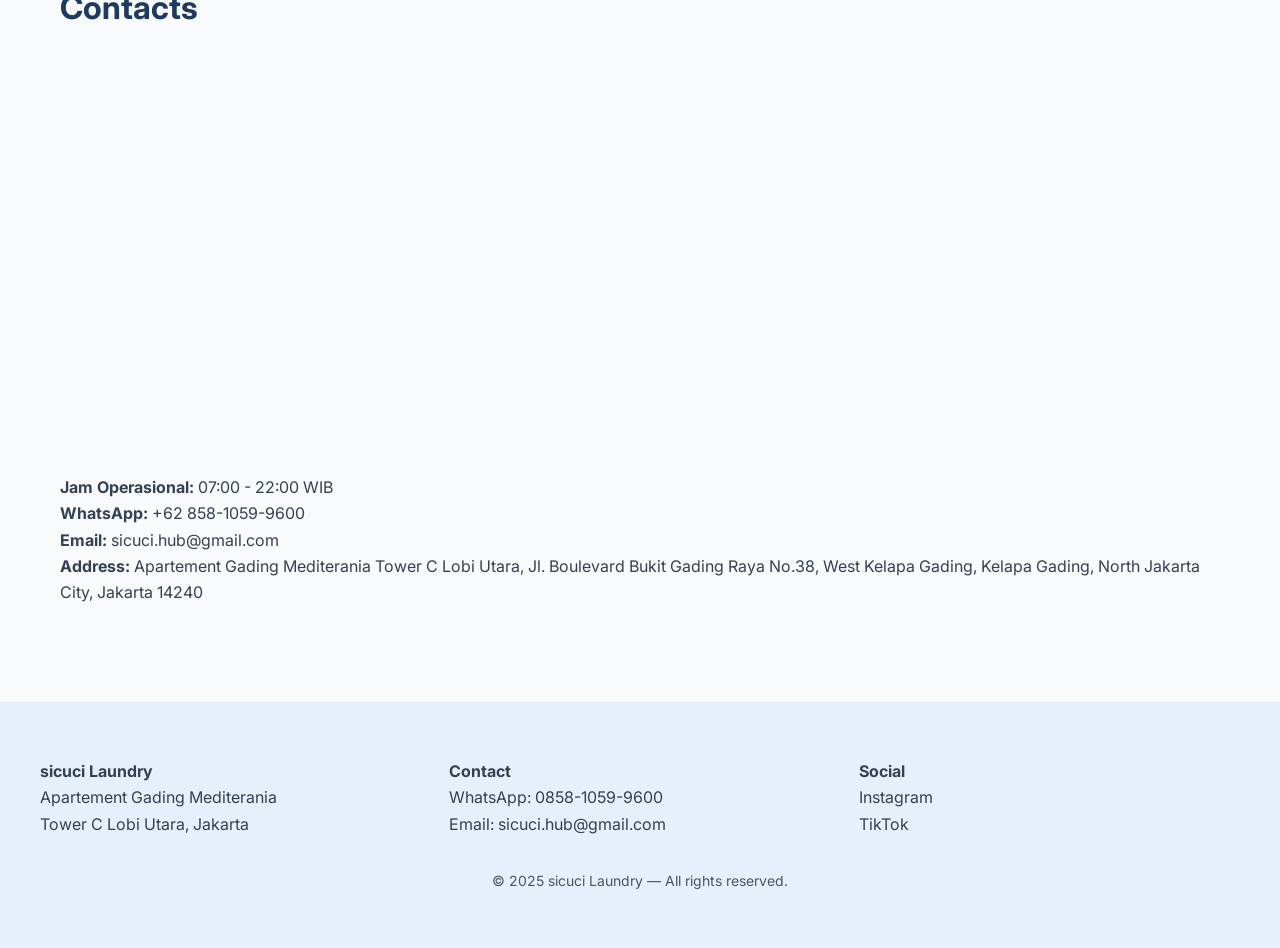
==== commit c9b7f745: "Update index.html" ====
--- a/index.html
+++ b/index.html
@@ -3,7 +3,7 @@
 <head>
 <meta charset="UTF-8">
 <meta name="viewport" content="width=device-width, initial-scale=1.0">
-<title>sicuci laundry</title>
+<title>sicuci Laundry</title>
 
 <link rel="preconnect" href="https://fonts.googleapis.com">
 <link rel="preconnect" href="https://fonts.gstatic.com" crossorigin>
@@ -284,6 +284,10 @@
   padding:16px 24px;
   border-radius:999px;
   font-weight:600;
+box-shadow:0 12px 28px rgba(0,0,0,.18);
+  transition:transform .15s ease,box-shadow .15s ease
+}
+.floating-wa:hover{transform:translateY(-2px);box-shadow:0 16px 32px rgba(0,0,0,.22)}
 }
 
 /* ================= MOBILE ================= */
@@ -320,7 +324,7 @@
 
   <div style="display:flex;gap:16px">
     <a class="btn" href="#contact">Contact Us</a>
-    <a class="btn secondary" href="#services">Check our services</a>
+    <a class="btn secondary" href="#services">Check Our Services</a>
   </div>
 
   <div class="cards">
@@ -407,7 +411,7 @@
     loading="lazy">
   </iframe>
 
-  <p><strong>Jam Operasional:</strong> 07:00 - 22:00</p>
+  <p><strong>Jam Operasional:</strong> 07:00 - 22:00 WIB</p>
 <p><strong>WhatsApp:</strong> +62 858-1059-9600</p>
   <p><strong>Email:</strong> sicuci.hub@gmail.com</p>
   <p><strong>Address:</strong> Apartement Gading Mediterania Tower C Lobi Utara, Jl. Boulevard Bukit Gading Raya No.38, West Kelapa Gading, Kelapa Gading, North Jakarta City, Jakarta 14240</p>
@@ -416,14 +420,14 @@
 <footer>
 <div class="footer-inner">
     <div>
-      <strong>SICUCI Laundry Coin</strong><br>
+      <strong>sicuci Laundry</strong><br>
       Apartement Gading Mediterania<br>
       Tower C Lobi Utara, Jakarta
     </div>
     <div>
       <strong>Contact</strong><br>
       WhatsApp: 0858-1059-9600<br>
-      Email: cs.sicuci@gmail.com
+      Email: sicuci.hub@gmail.com
     </div>
     <div>
       <strong>Social</strong><br>
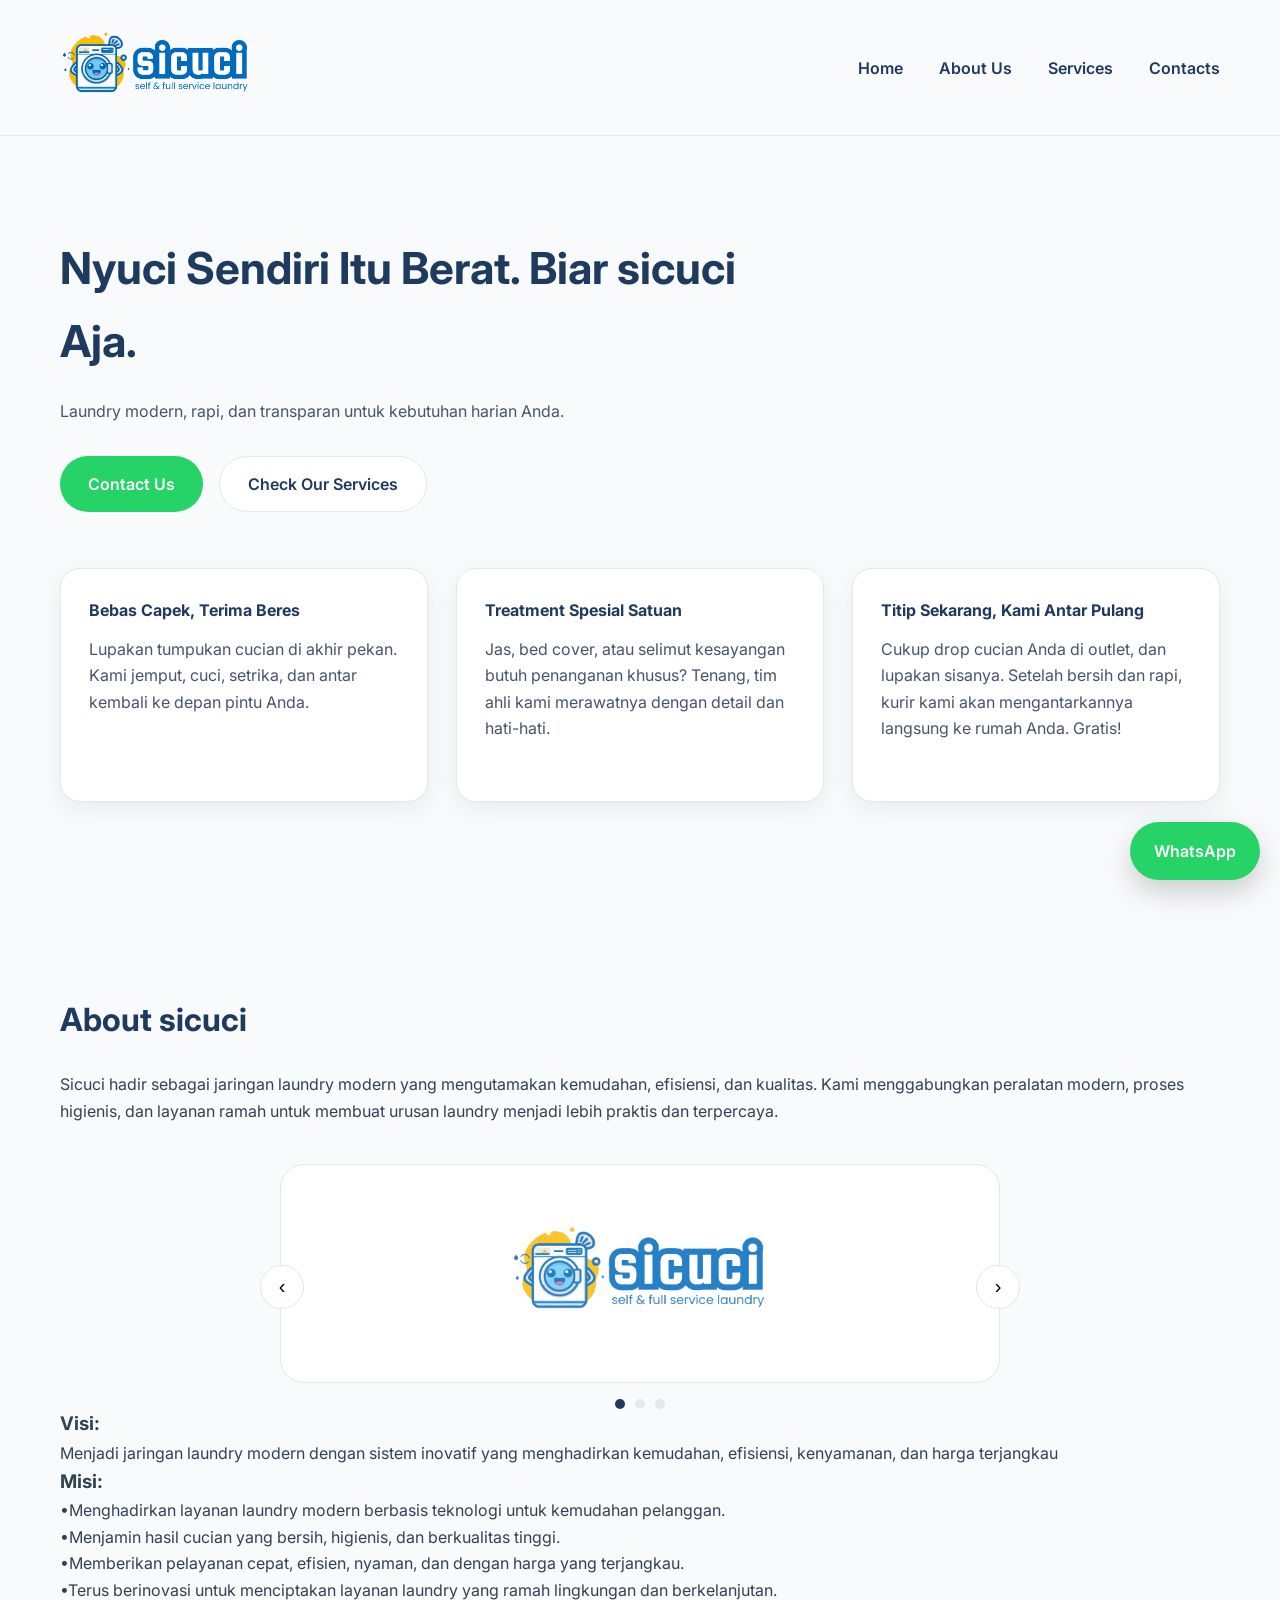
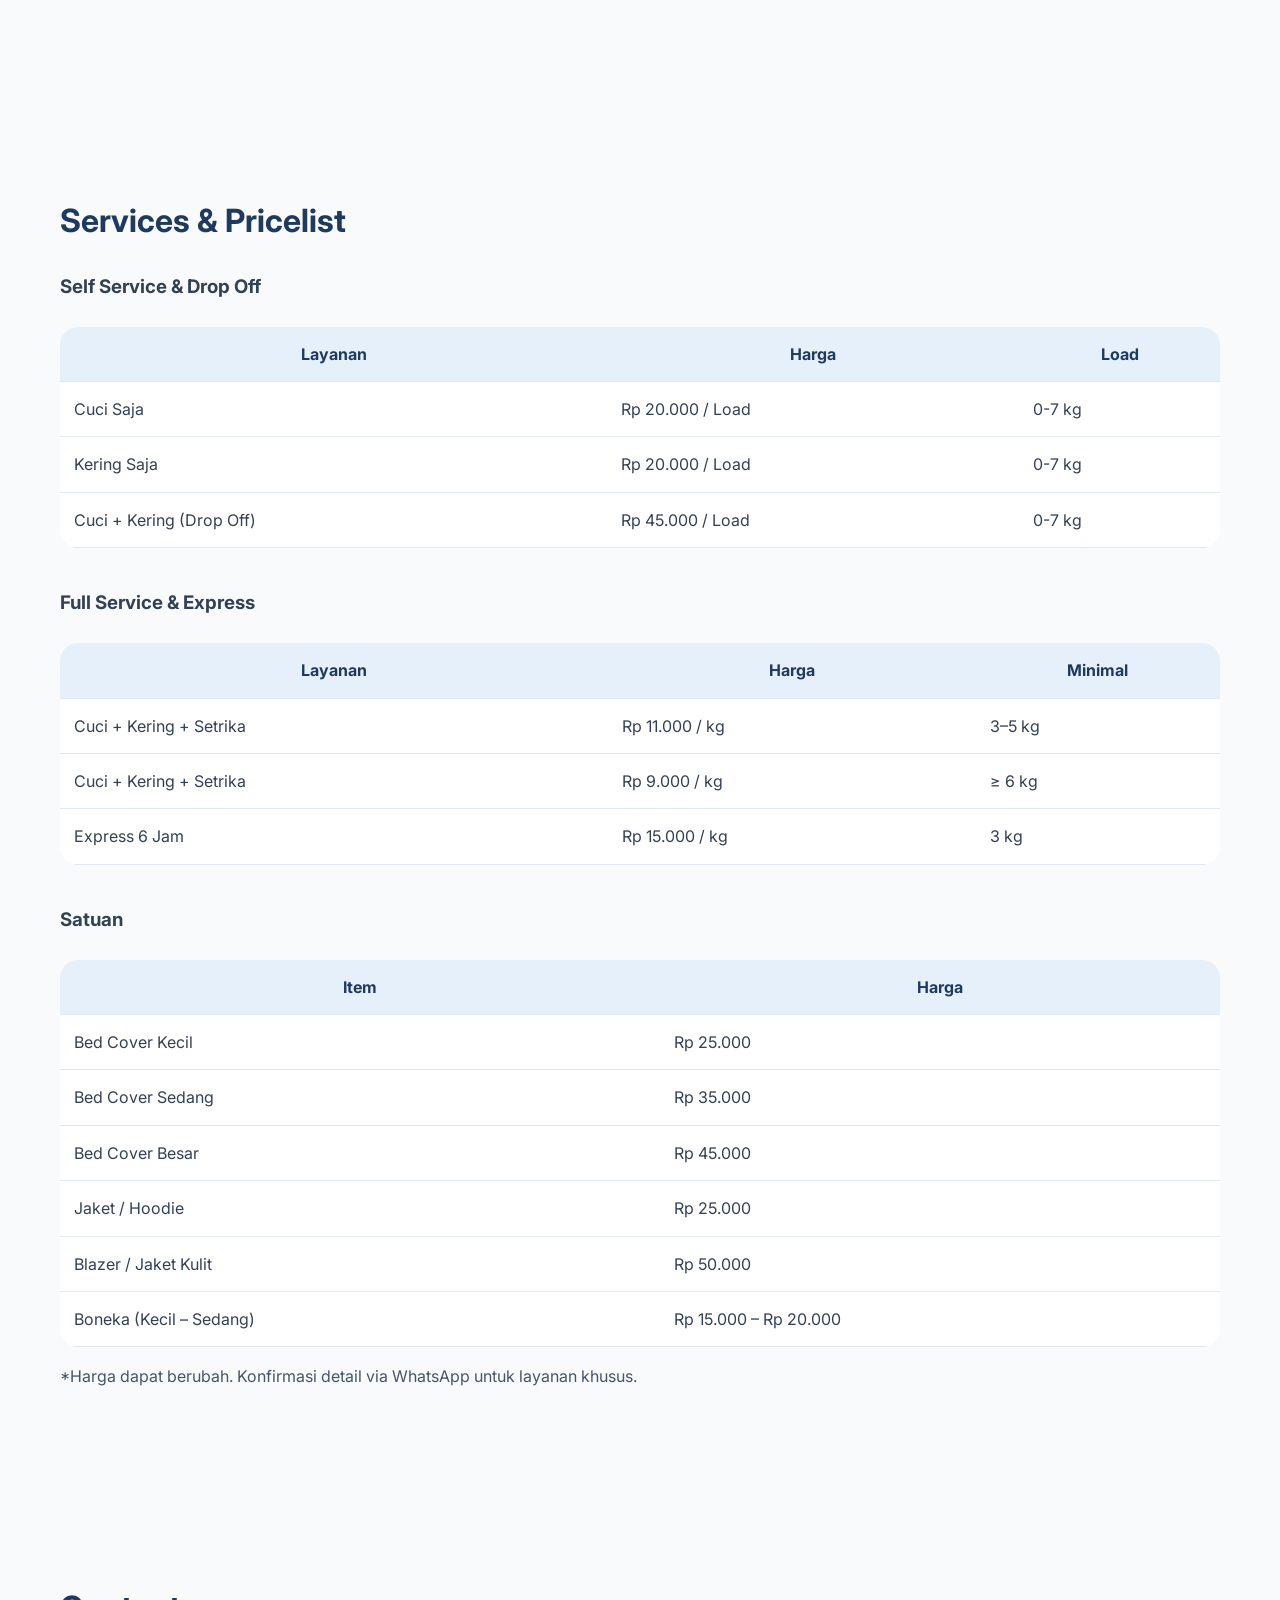
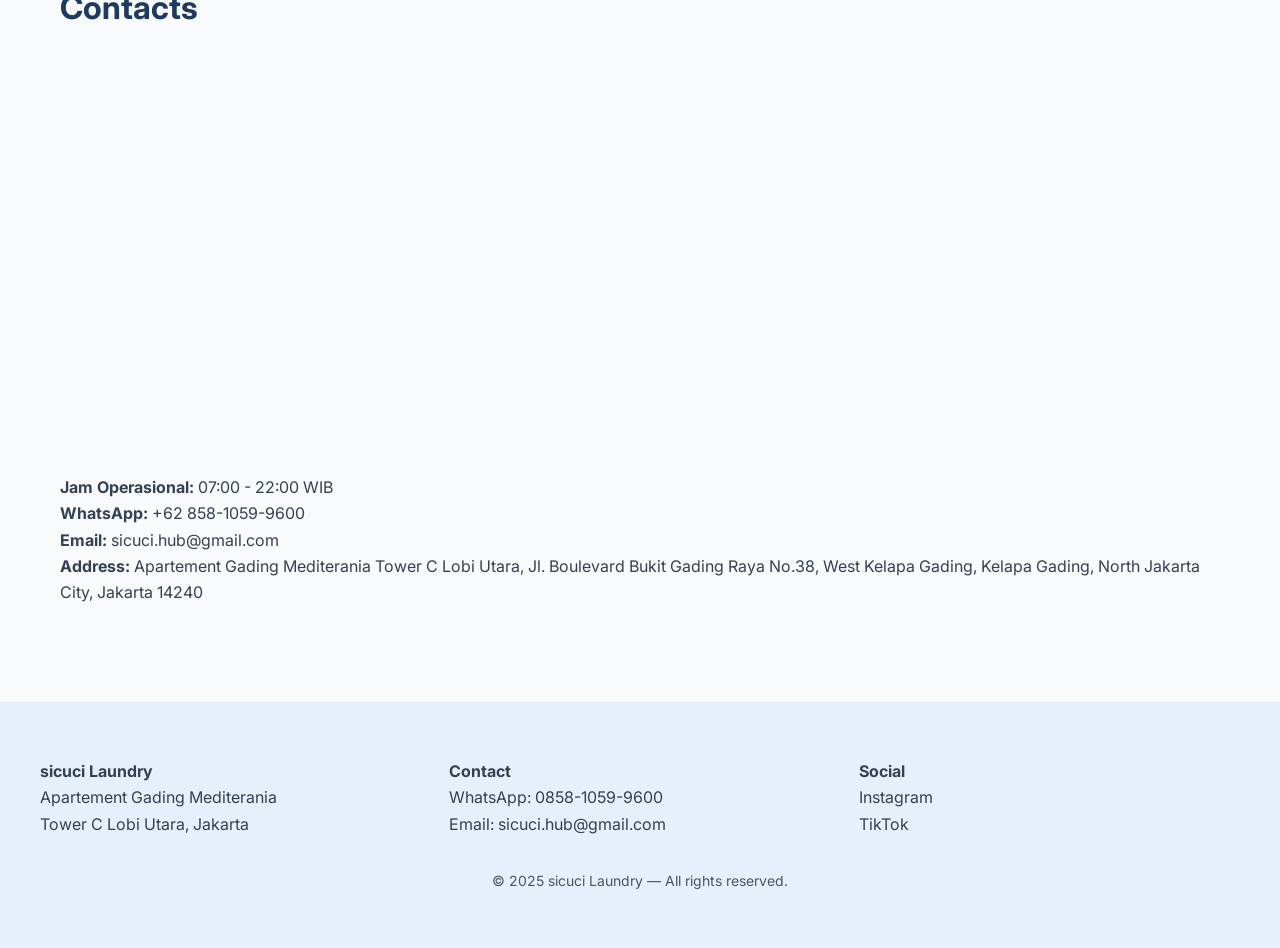
==== commit a36515e9: "Update index.html" ====
--- a/index.html
+++ b/index.html
@@ -373,28 +373,28 @@
   <h3>Self Service & Drop Off</h3>
   <table>
     <tr><th>Layanan</th><th>Harga</th><th>Load</th></tr>
-    <tr><td>Cuci Saja</td><td>Rp20.000 / Load</td><td>0-7 kg</td></tr>
-    <tr><td>Kering Saja</td><td>Rp20.000 / Load</td><td>0-7 kg</td></tr>
-    <tr><td>Cuci + Kering (Drop Off)</td><td>Rp45.000 / Load</td><td>0-7 kg</td></tr>
+    <tr><td>Cuci Saja</td><td>Rp 20.000 / Load</td><td>0-7 kg</td></tr>
+    <tr><td>Kering Saja</td><td>Rp 20.000 / Load</td><td>0-7 kg</td></tr>
+    <tr><td>Cuci + Kering (Drop Off)</td><td>Rp 45.000 / Load</td><td>0-7 kg</td></tr>
   </table>
 
   <h3 style="margin-top:40px">Full Service & Express</h3>
   <table>
     <tr><th>Layanan</th><th>Harga</th><th>Minimal</th></tr>
-    <tr><td>Cuci + Kering + Setrika</td><td>Rp11.000 / kg</td><td>3–5 kg</td></tr>
-    <tr><td>Cuci + Kering + Setrika</td><td>Rp9.000 / kg</td><td>≥ 6 kg</td></tr>
-    <tr><td>Express 6 Jam</td><td>Rp15.000 / kg</td><td>3 kg</td></tr>
+    <tr><td>Cuci + Kering + Setrika</td><td>Rp 11.000 / kg</td><td>3–5 kg</td></tr>
+    <tr><td>Cuci + Kering + Setrika</td><td>Rp 9.000 / kg</td><td>≥ 6 kg</td></tr>
+    <tr><td>Express 6 Jam</td><td>Rp 15.000 / kg</td><td>3 kg</td></tr>
   </table>
 
   <h3 style="margin-top:40px">Satuan</h3>
   <table>
     <tr><th>Item</th><th>Harga</th></tr>
-    <tr><td>Bed Cover Kecil</td><td>Rp25.000</td></tr>
-    <tr><td>Bed Cover Sedang</td><td>Rp35.000</td></tr>
-    <tr><td>Bed Cover Besar</td><td>Rp45.000</td></tr>
-    <tr><td>Jaket / Hoodie</td><td>Rp25.000</td></tr>
-    <tr><td>Blazer / Jaket Kulit</td><td>Rp50.000</td></tr>
-    <tr><td>Boneka (Kecil – Sedang)</td><td>Rp15.000 – Rp20.000</td></tr>
+    <tr><td>Bed Cover Kecil</td><td>Rp 25.000</td></tr>
+    <tr><td>Bed Cover Sedang</td><td>Rp 35.000</td></tr>
+    <tr><td>Bed Cover Besar</td><td>Rp 45.000</td></tr>
+    <tr><td>Jaket / Hoodie</td><td>Rp 25.000</td></tr>
+    <tr><td>Blazer / Jaket Kulit</td><td>Rp 50.000</td></tr>
+    <tr><td>Boneka (Kecil – Sedang)</td><td>Rp 15.000 – Rp 20.000</td></tr>
   </table>
 
   <p style="margin-top:16px;color:var(--muted)">
@@ -463,3 +463,4 @@
 
 </body>
 </html>
+
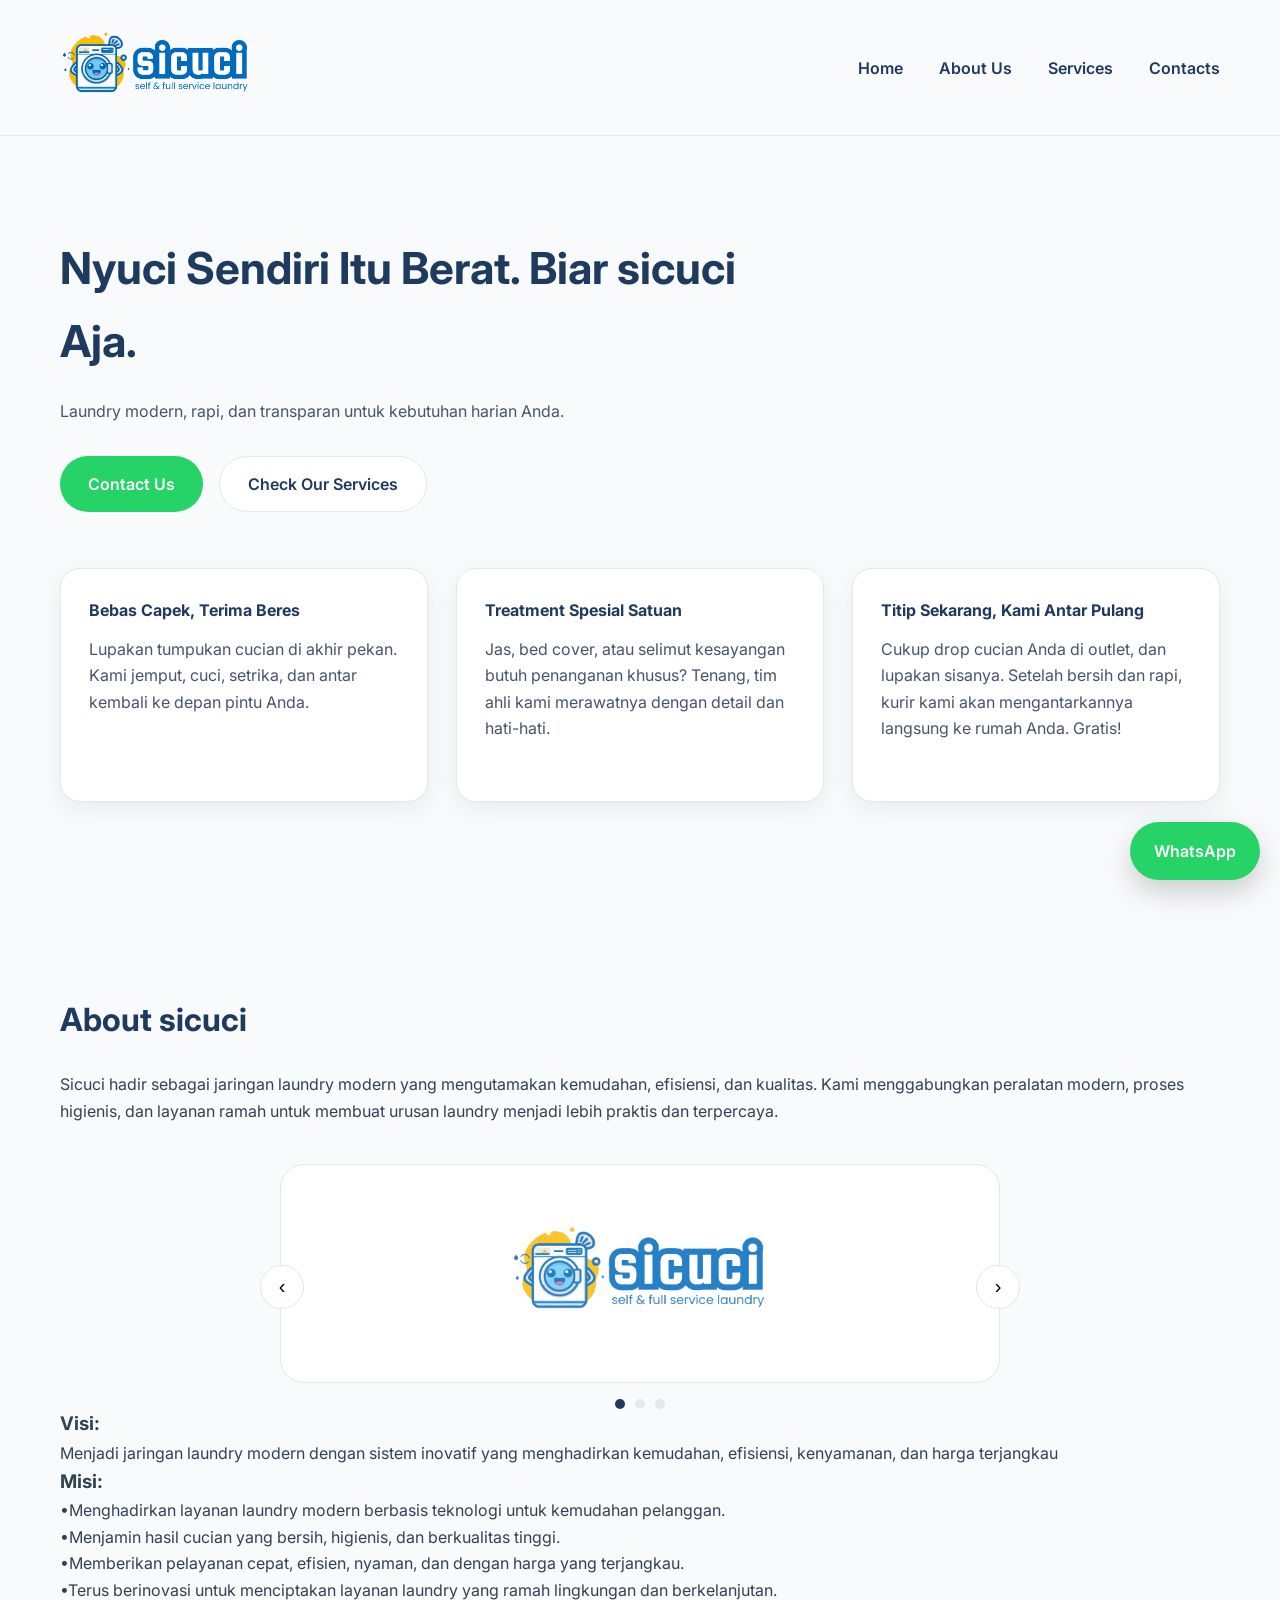
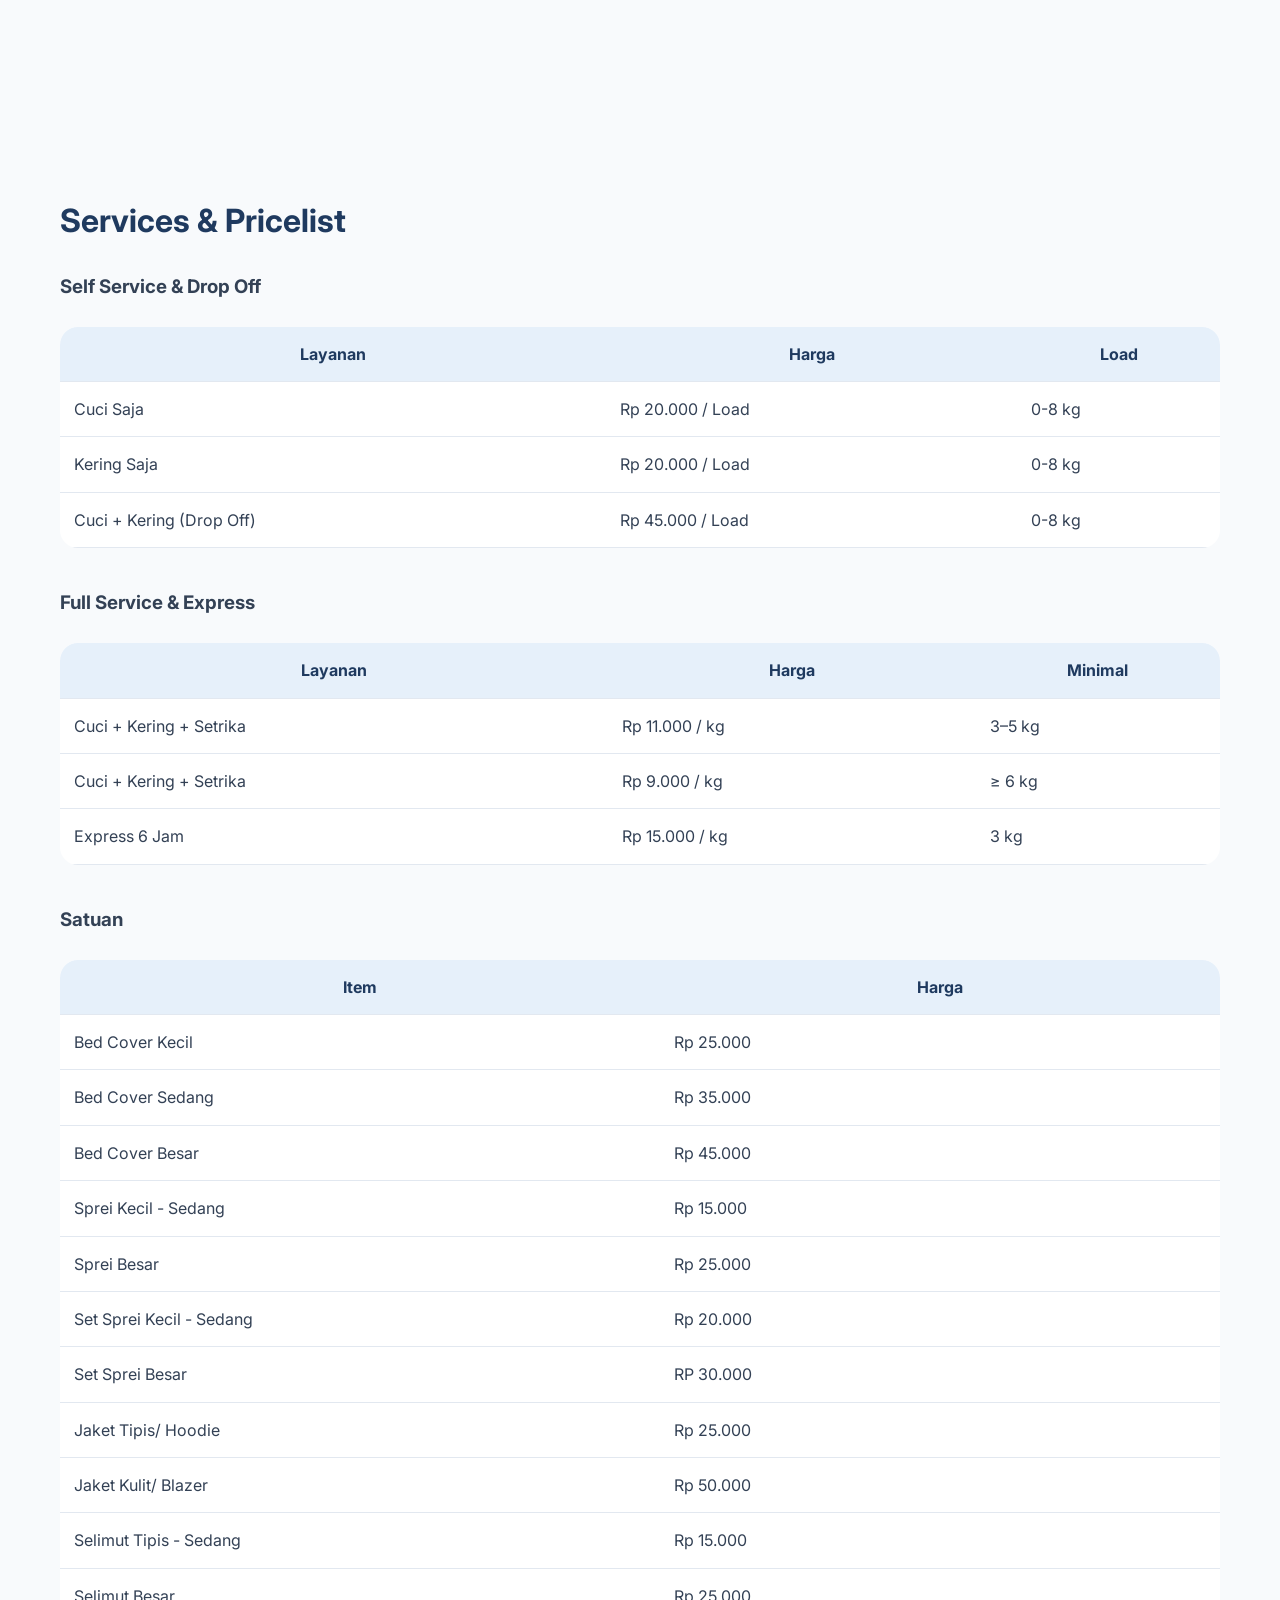
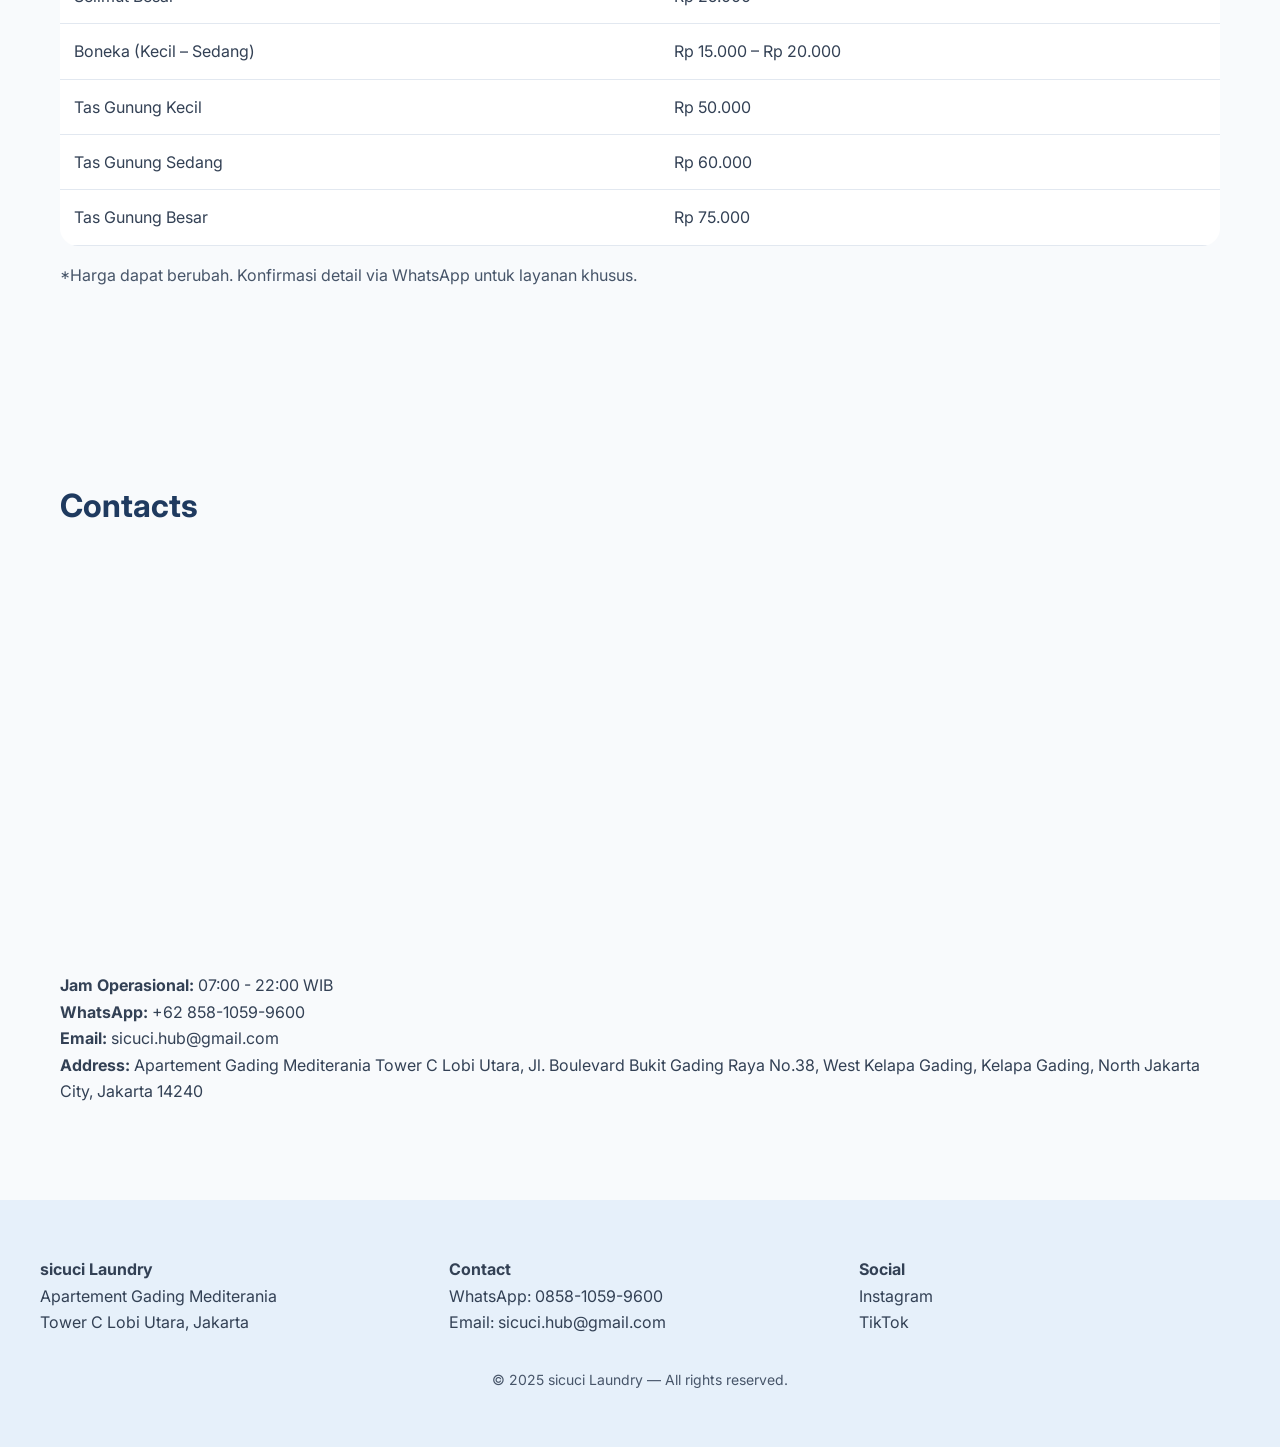
==== commit 15de9a8d: "Update index.html" ====
--- a/index.html
+++ b/index.html
@@ -373,9 +373,9 @@
   <h3>Self Service & Drop Off</h3>
   <table>
     <tr><th>Layanan</th><th>Harga</th><th>Load</th></tr>
-    <tr><td>Cuci Saja</td><td>Rp 20.000 / Load</td><td>0-7 kg</td></tr>
-    <tr><td>Kering Saja</td><td>Rp 20.000 / Load</td><td>0-7 kg</td></tr>
-    <tr><td>Cuci + Kering (Drop Off)</td><td>Rp 45.000 / Load</td><td>0-7 kg</td></tr>
+    <tr><td>Cuci Saja</td><td>Rp 20.000 / Load</td><td>0-8 kg</td></tr>
+    <tr><td>Kering Saja</td><td>Rp 20.000 / Load</td><td>0-8 kg</td></tr>
+    <tr><td>Cuci + Kering (Drop Off)</td><td>Rp 45.000 / Load</td><td>0-8 kg</td></tr>
   </table>
 
   <h3 style="margin-top:40px">Full Service & Express</h3>
@@ -392,9 +392,18 @@
     <tr><td>Bed Cover Kecil</td><td>Rp 25.000</td></tr>
     <tr><td>Bed Cover Sedang</td><td>Rp 35.000</td></tr>
     <tr><td>Bed Cover Besar</td><td>Rp 45.000</td></tr>
-    <tr><td>Jaket / Hoodie</td><td>Rp 25.000</td></tr>
-    <tr><td>Blazer / Jaket Kulit</td><td>Rp 50.000</td></tr>
+    <tr><td>Sprei Kecil - Sedang</td><td>Rp 15.000</td></tr>
+    <tr><td>Sprei Besar</td><td>Rp 25.000</td></tr>
+    <tr><td>Set Sprei Kecil - Sedang</td><td>Rp 20.000</td></tr>
+    <tr><td>Set Sprei Besar</td><td>RP 30.000</td></tr>
+    <tr><td>Jaket Tipis/ Hoodie</td><td>Rp 25.000</td></tr>
+    <tr><td>Jaket Kulit/ Blazer</td><td>Rp 50.000</td></tr>
+    <tr><td>Selimut Tipis - Sedang</td><td>Rp 15.000</td></tr>
+    <tr><td>Selimut Besar</td><td>Rp 25.000</td></tr>
     <tr><td>Boneka (Kecil – Sedang)</td><td>Rp 15.000 – Rp 20.000</td></tr>
+    <tr><td>Tas Gunung Kecil</td><td>Rp 50.000</td></tr>
+    <tr><td>Tas Gunung Sedang</td><td>Rp 60.000</td></tr>
+    <tr><td>Tas Gunung Besar</td><td>Rp 75.000</td></tr>
   </table>
 
   <p style="margin-top:16px;color:var(--muted)">
@@ -463,4 +472,3 @@
 
 </body>
 </html>
-
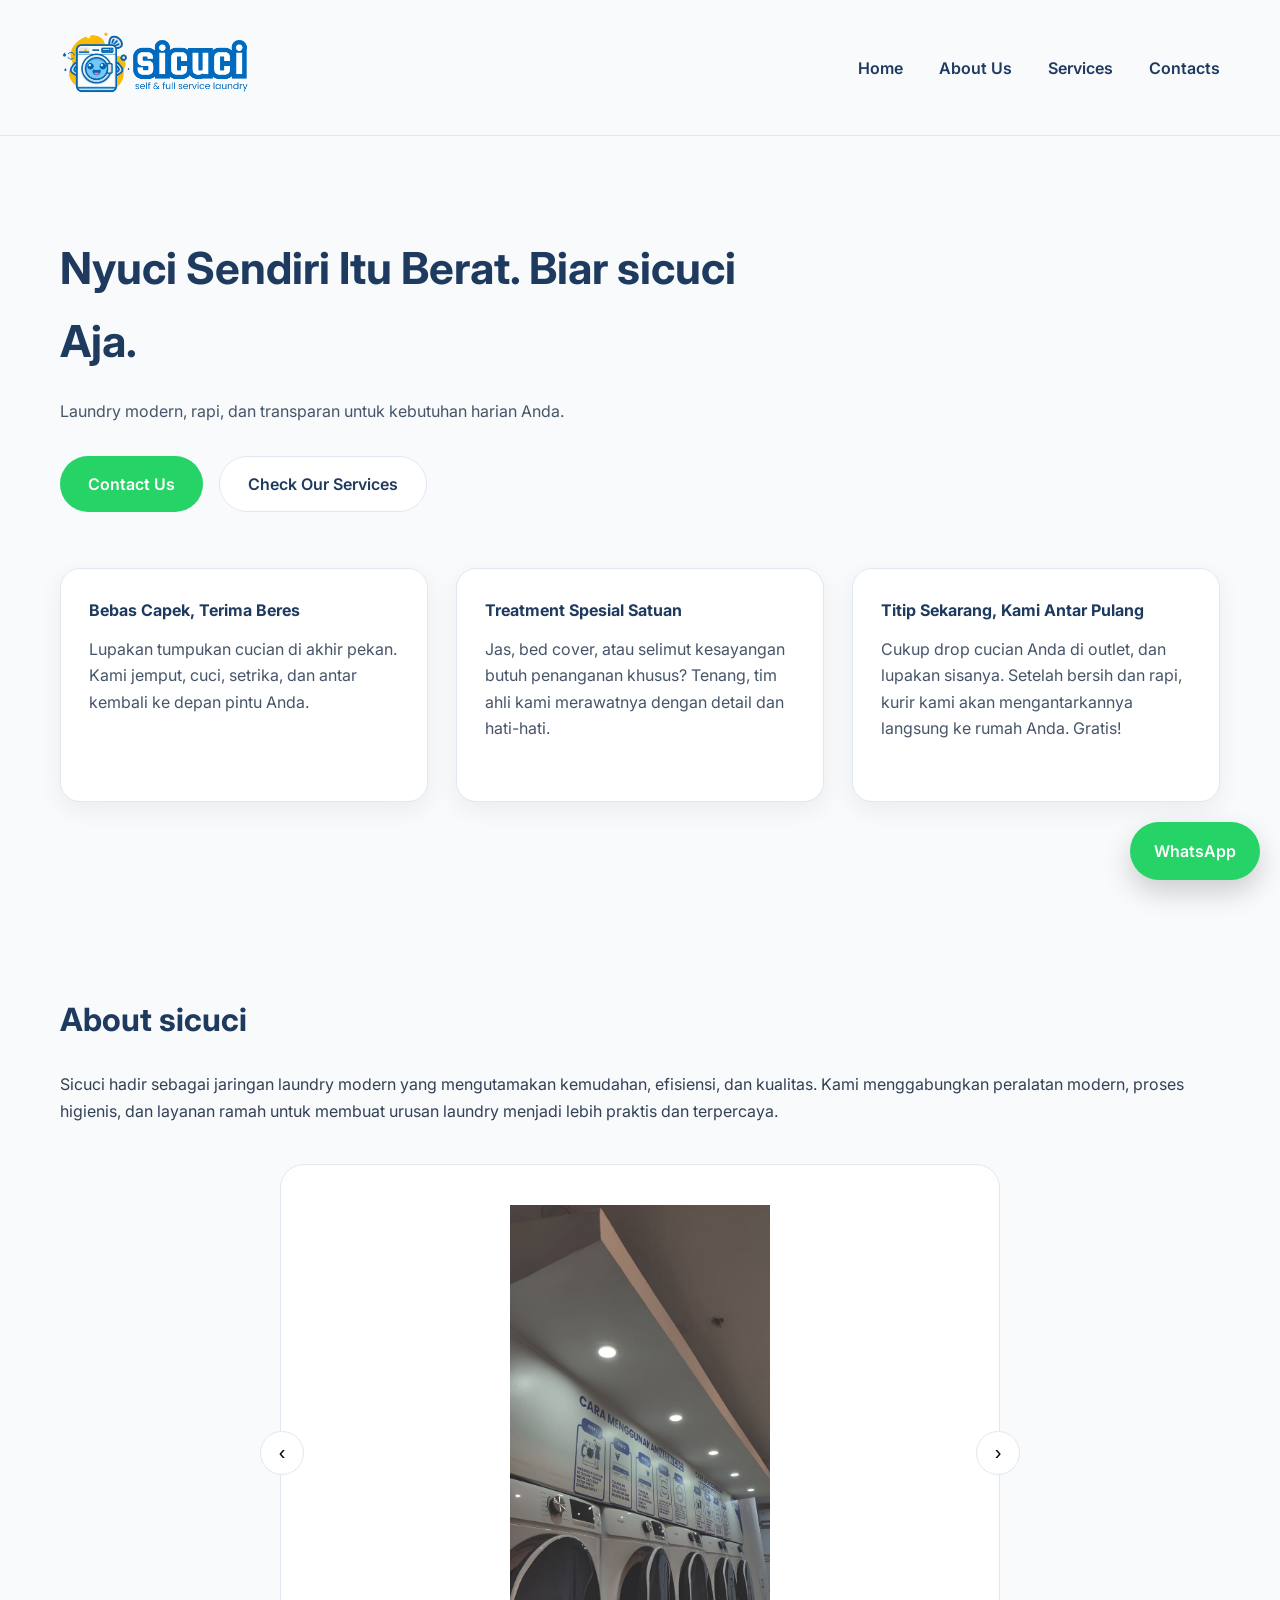
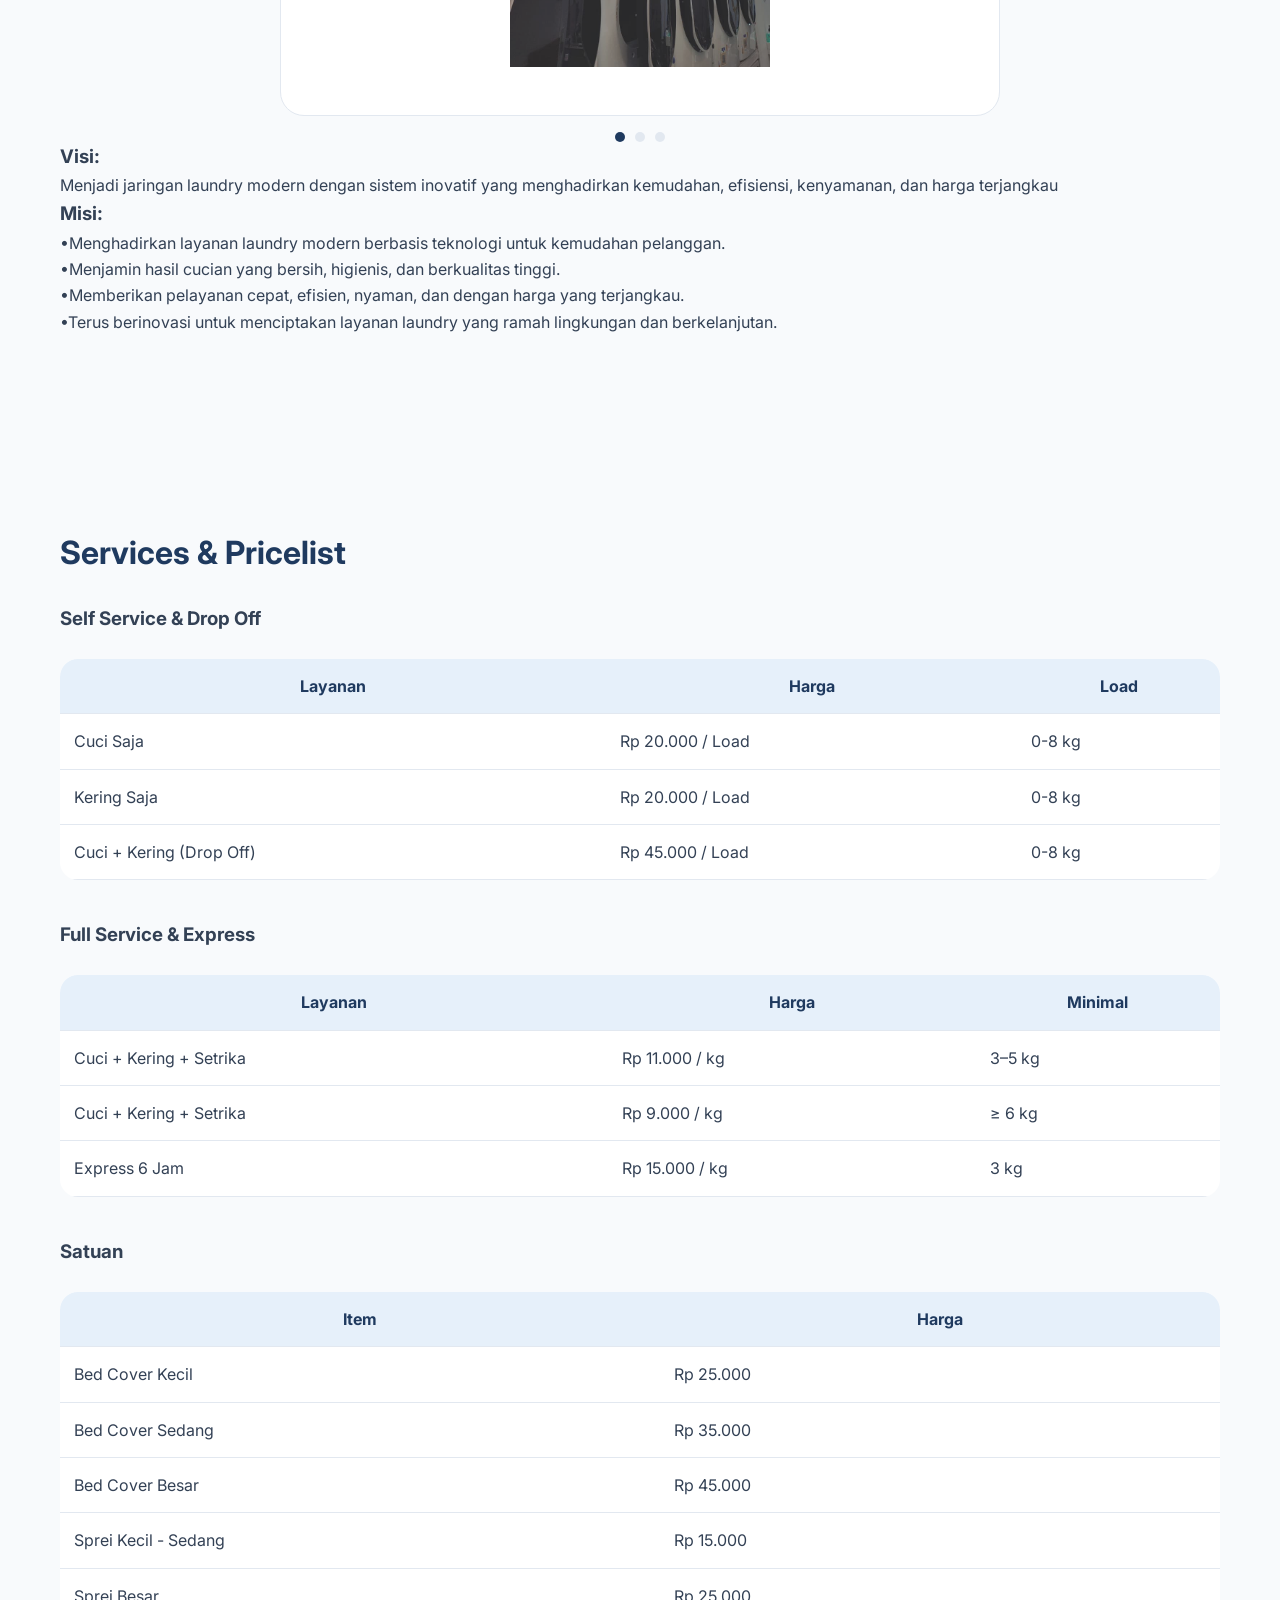
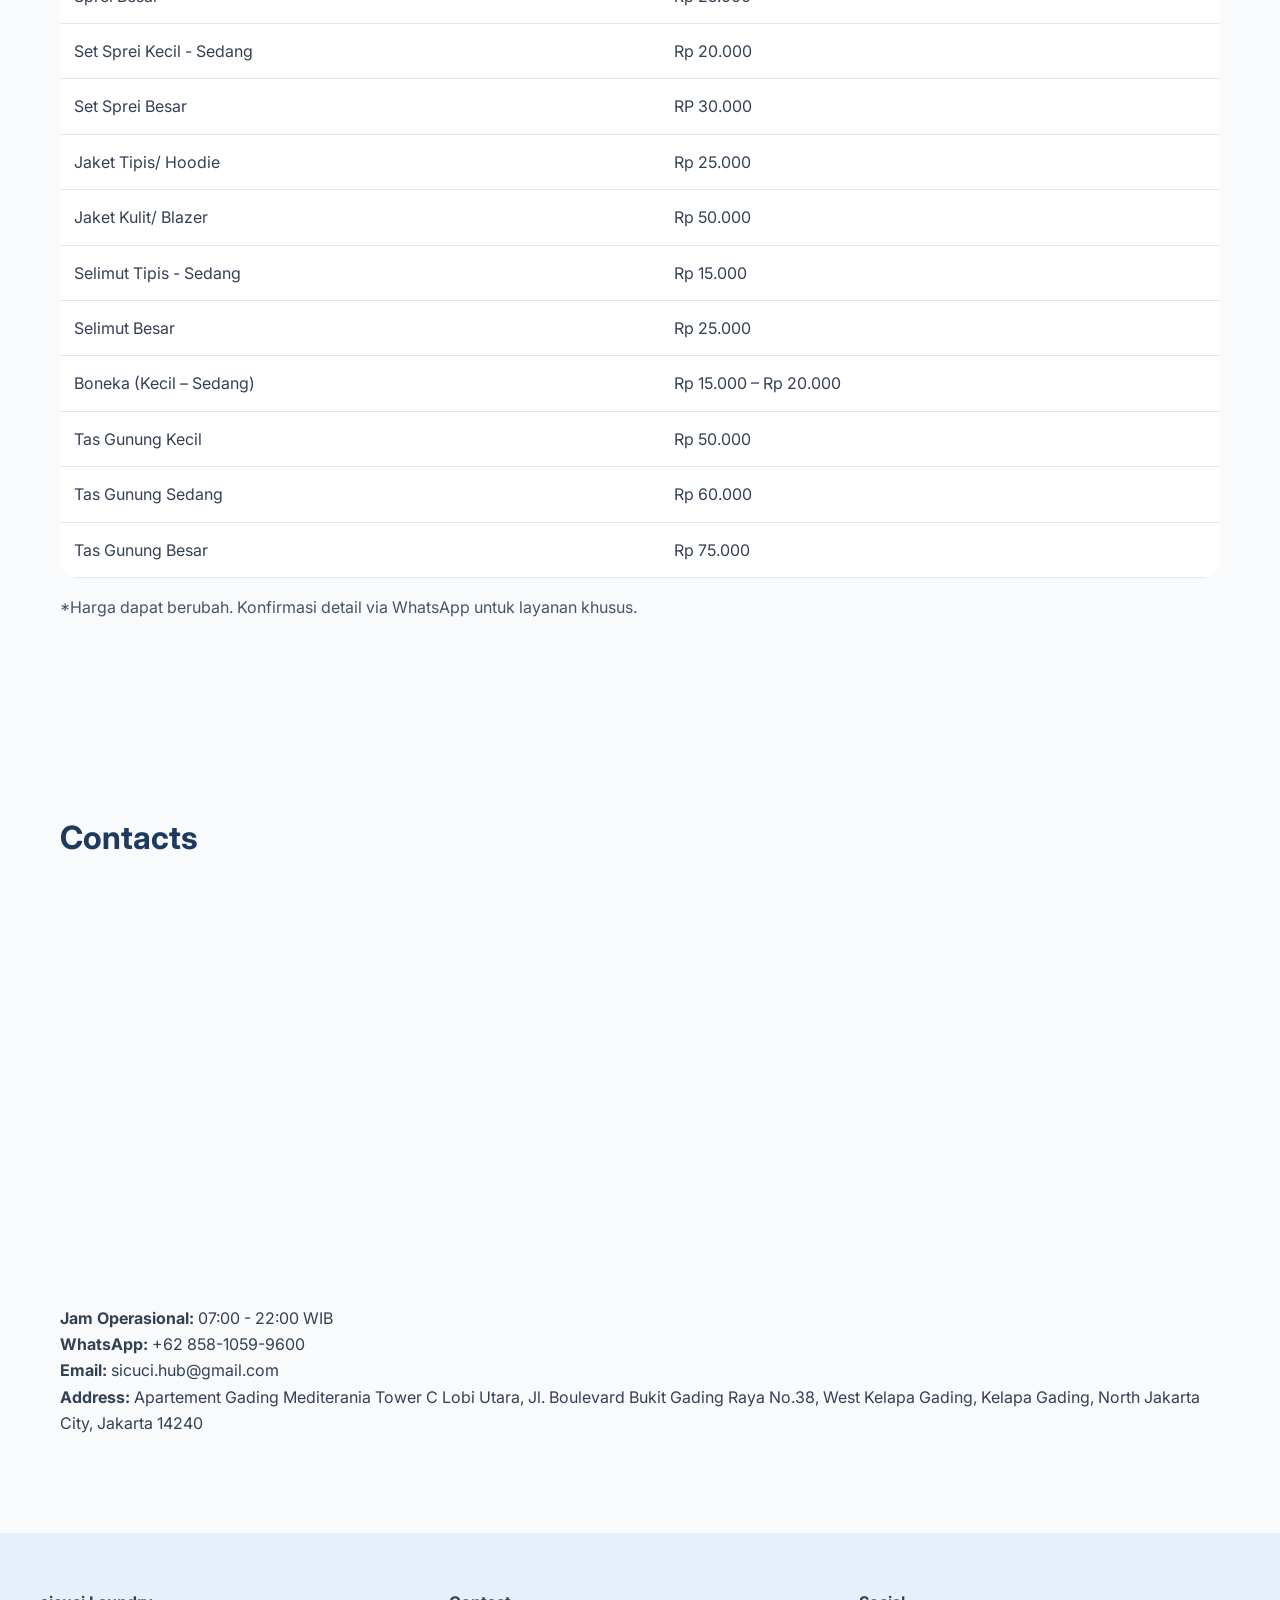
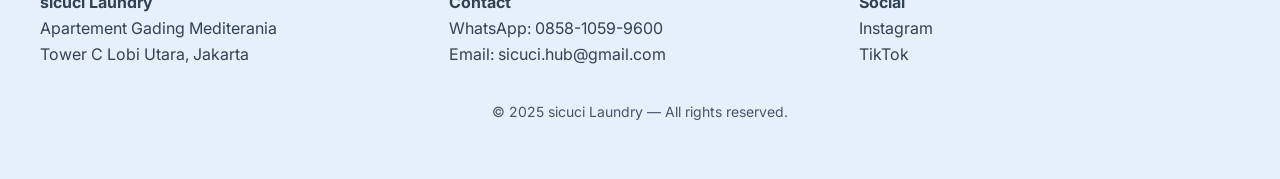
==== commit a35379e5: "Update index.html" ====
--- a/index.html
+++ b/index.html
@@ -114,7 +114,7 @@
 
 /* ================= HERO ================= */
 .hero h1{
-  font-size:44px;
+  font-size:clamp(28px,5vw,44px);
   font-weight:700;
   color:var(--primary);
   max-width:720px;
@@ -225,6 +225,11 @@
 .dot.active{background:var(--primary)}
 
 /* ================= TABLE ================= */
+.table-wrap{
+  overflow-x:auto;
+  -webkit-overflow-scrolling:touch;
+}
+
 table{
   width:100%;
   border-collapse:collapse;
@@ -287,7 +292,9 @@
 box-shadow:0 12px 28px rgba(0,0,0,.18);
   transition:transform .15s ease,box-shadow .15s ease
 }
-.floating-wa:hover{transform:translateY(-2px);box-shadow:0 16px 32px rgba(0,0,0,.22)}
+.floating-wa:hover{
+transform:translateY(-2px);
+box-shadow:0 16px 32px rgba(0,0,0,.22);
 }
 
 /* ================= MOBILE ================= */
@@ -298,6 +305,10 @@
   section{padding:72px 20px}
   .prev{left:0}
   .next{right:0}
+  .slider-btn{
+    width:36px;
+    height:36px;
+    font-size:18px;
 }
 </style>
 </head>
@@ -315,6 +326,12 @@
     </ul>
     <div class="menu-toggle">☰</div>
   </div>
+<div class="mobile-menu" id="mobileMenu">
+  <a href="#home">Home</a>
+  <a href="#about">About Us</a>
+  <a href="#services">Services</a>
+  <a href="#contact">Contacts</a>
+</div>
 </header>
 
 <!-- ================= HOME ================= -->
@@ -322,7 +339,7 @@
   <h1>Nyuci Sendiri Itu Berat. Biar sicuci Aja.</h1>
   <p>Laundry modern, rapi, dan transparan untuk kebutuhan harian Anda.</p>
 
-  <div style="display:flex;gap:16px">
+  <div style="display:flex;gap:16px;flex-wrap:wrap">
     <a class="btn" href="#contact">Contact Us</a>
     <a class="btn secondary" href="#services">Check Our Services</a>
   </div>
@@ -340,9 +357,9 @@
   <p>Sicuci hadir sebagai jaringan laundry modern yang mengutamakan kemudahan, efisiensi, dan kualitas. Kami menggabungkan peralatan modern, proses higienis, dan layanan ramah untuk membuat urusan laundry menjadi lebih praktis dan terpercaya.</p>
 
   <div class="slider">
-    <div class="slide active"><img src="LogoHeader - SICUCI.png"></div>
-    <div class="slide"><img src="LogoHeader - SICUCI.png"></div>
-    <div class="slide"><img src="LogoHeader - SICUCI.png"></div>
+    <div class="slide active"><img src="sicuci00.jpeg"></div>
+    <div class="slide"><img src="sicuci01.jpeg"></div>
+    <div class="slide"><img src="sicuci02.jpeg"></div>
 
     <button class="slider-btn prev">‹</button>
     <button class="slider-btn next">›</button>
@@ -371,22 +388,25 @@
   <h2>Services & Pricelist</h2>
 
   <h3>Self Service & Drop Off</h3>
+  <div class="table-wrap">
   <table>
     <tr><th>Layanan</th><th>Harga</th><th>Load</th></tr>
     <tr><td>Cuci Saja</td><td>Rp 20.000 / Load</td><td>0-8 kg</td></tr>
     <tr><td>Kering Saja</td><td>Rp 20.000 / Load</td><td>0-8 kg</td></tr>
     <tr><td>Cuci + Kering (Drop Off)</td><td>Rp 45.000 / Load</td><td>0-8 kg</td></tr>
   </table>
-
+  </div>
   <h3 style="margin-top:40px">Full Service & Express</h3>
+  <div class="table-wrap">
   <table>
     <tr><th>Layanan</th><th>Harga</th><th>Minimal</th></tr>
     <tr><td>Cuci + Kering + Setrika</td><td>Rp 11.000 / kg</td><td>3–5 kg</td></tr>
     <tr><td>Cuci + Kering + Setrika</td><td>Rp 9.000 / kg</td><td>≥ 6 kg</td></tr>
     <tr><td>Express 6 Jam</td><td>Rp 15.000 / kg</td><td>3 kg</td></tr>
   </table>
-
+  </div>
   <h3 style="margin-top:40px">Satuan</h3>
+  <div class="table-wrap">
   <table>
     <tr><th>Item</th><th>Harga</th></tr>
     <tr><td>Bed Cover Kecil</td><td>Rp 25.000</td></tr>
@@ -405,7 +425,7 @@
     <tr><td>Tas Gunung Sedang</td><td>Rp 60.000</td></tr>
     <tr><td>Tas Gunung Besar</td><td>Rp 75.000</td></tr>
   </table>
-
+  </div>
   <p style="margin-top:16px;color:var(--muted)">
     *Harga dapat berubah. Konfirmasi detail via WhatsApp untuk layanan khusus.
   </p>
@@ -452,6 +472,14 @@
 <a class="floating-wa" href="https://wa.me/6285810599600">WhatsApp</a>
 
 <script>
+const toggle = document.querySelector('.menu-toggle');
+const mobileMenu = document.getElementById('mobileMenu');
+
+toggle.addEventListener('click', () => {
+  mobileMenu.style.display =
+    mobileMenu.style.display === 'block' ? 'none' : 'block';
+});
+
 const slides=document.querySelectorAll('.slide');
 const dots=document.querySelectorAll('.dot');
 let index=0;
@@ -472,3 +500,5 @@
 
 </body>
 </html>
+
+
